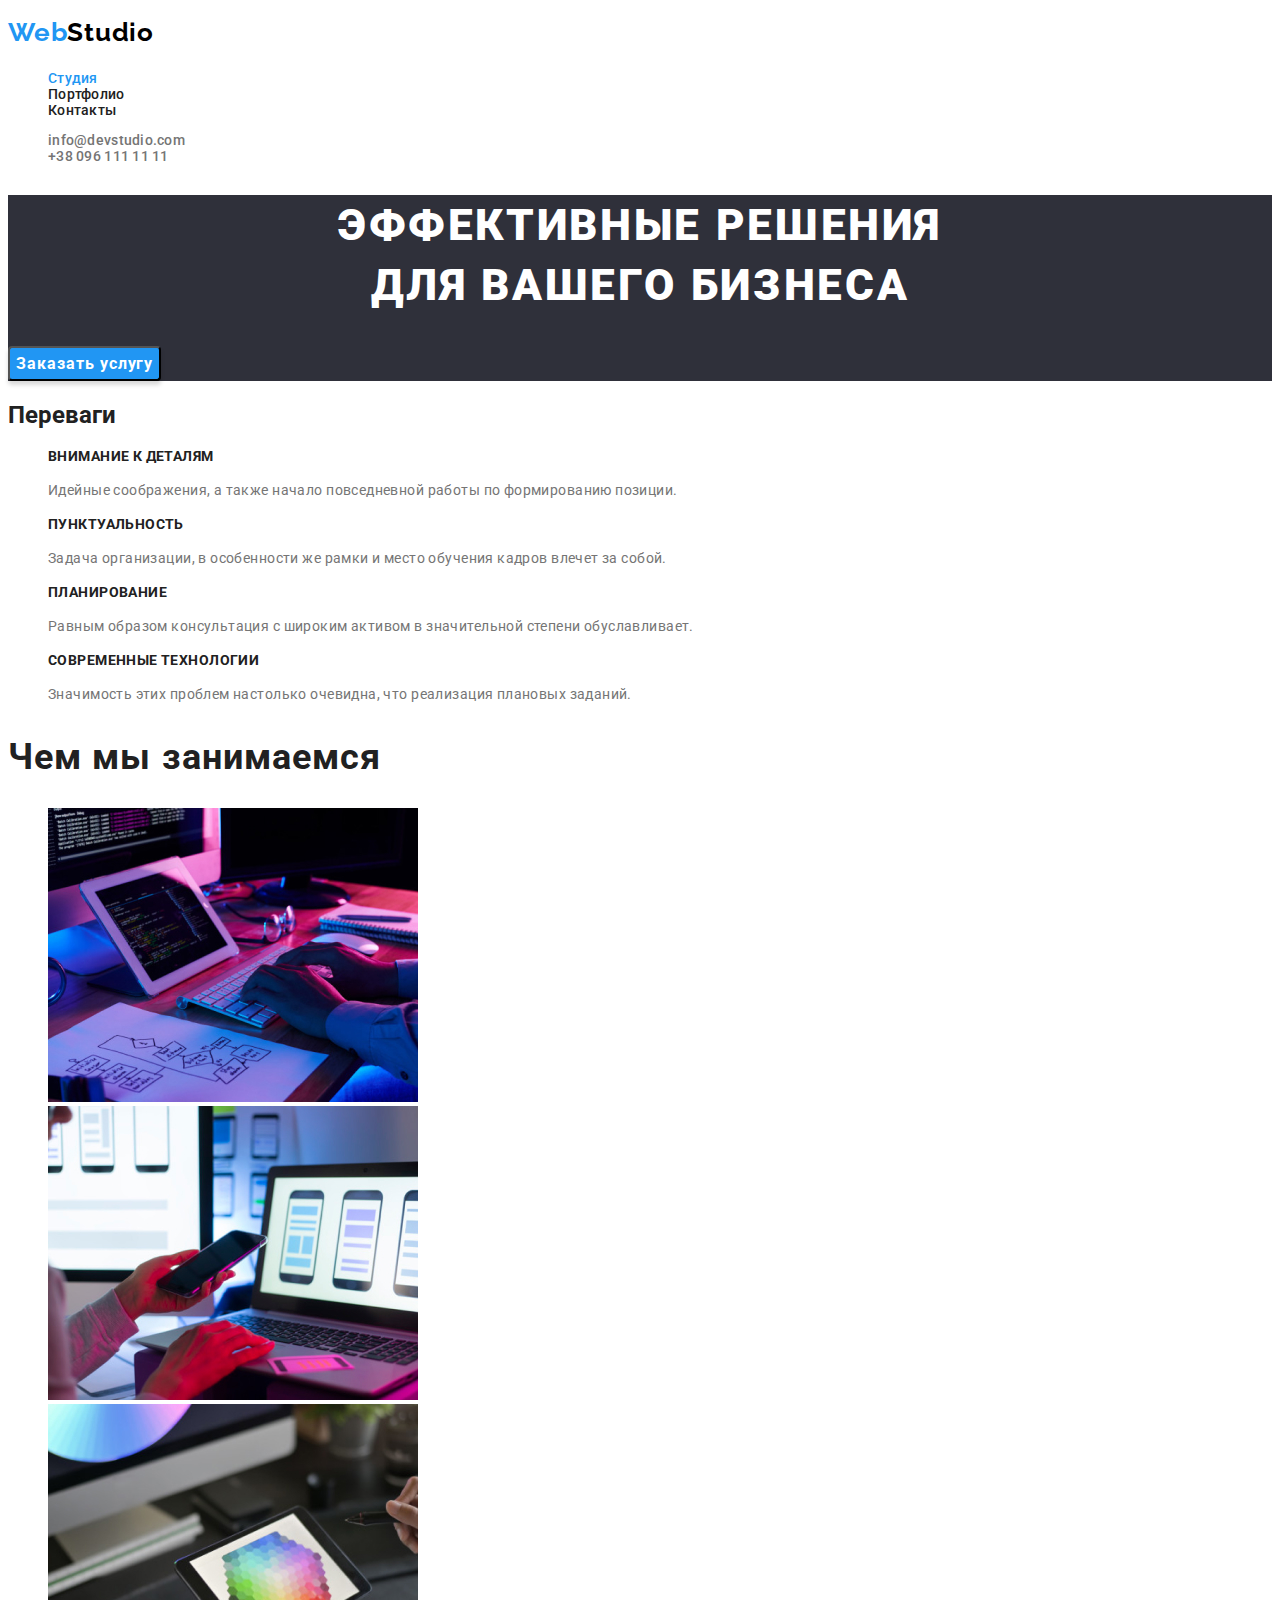
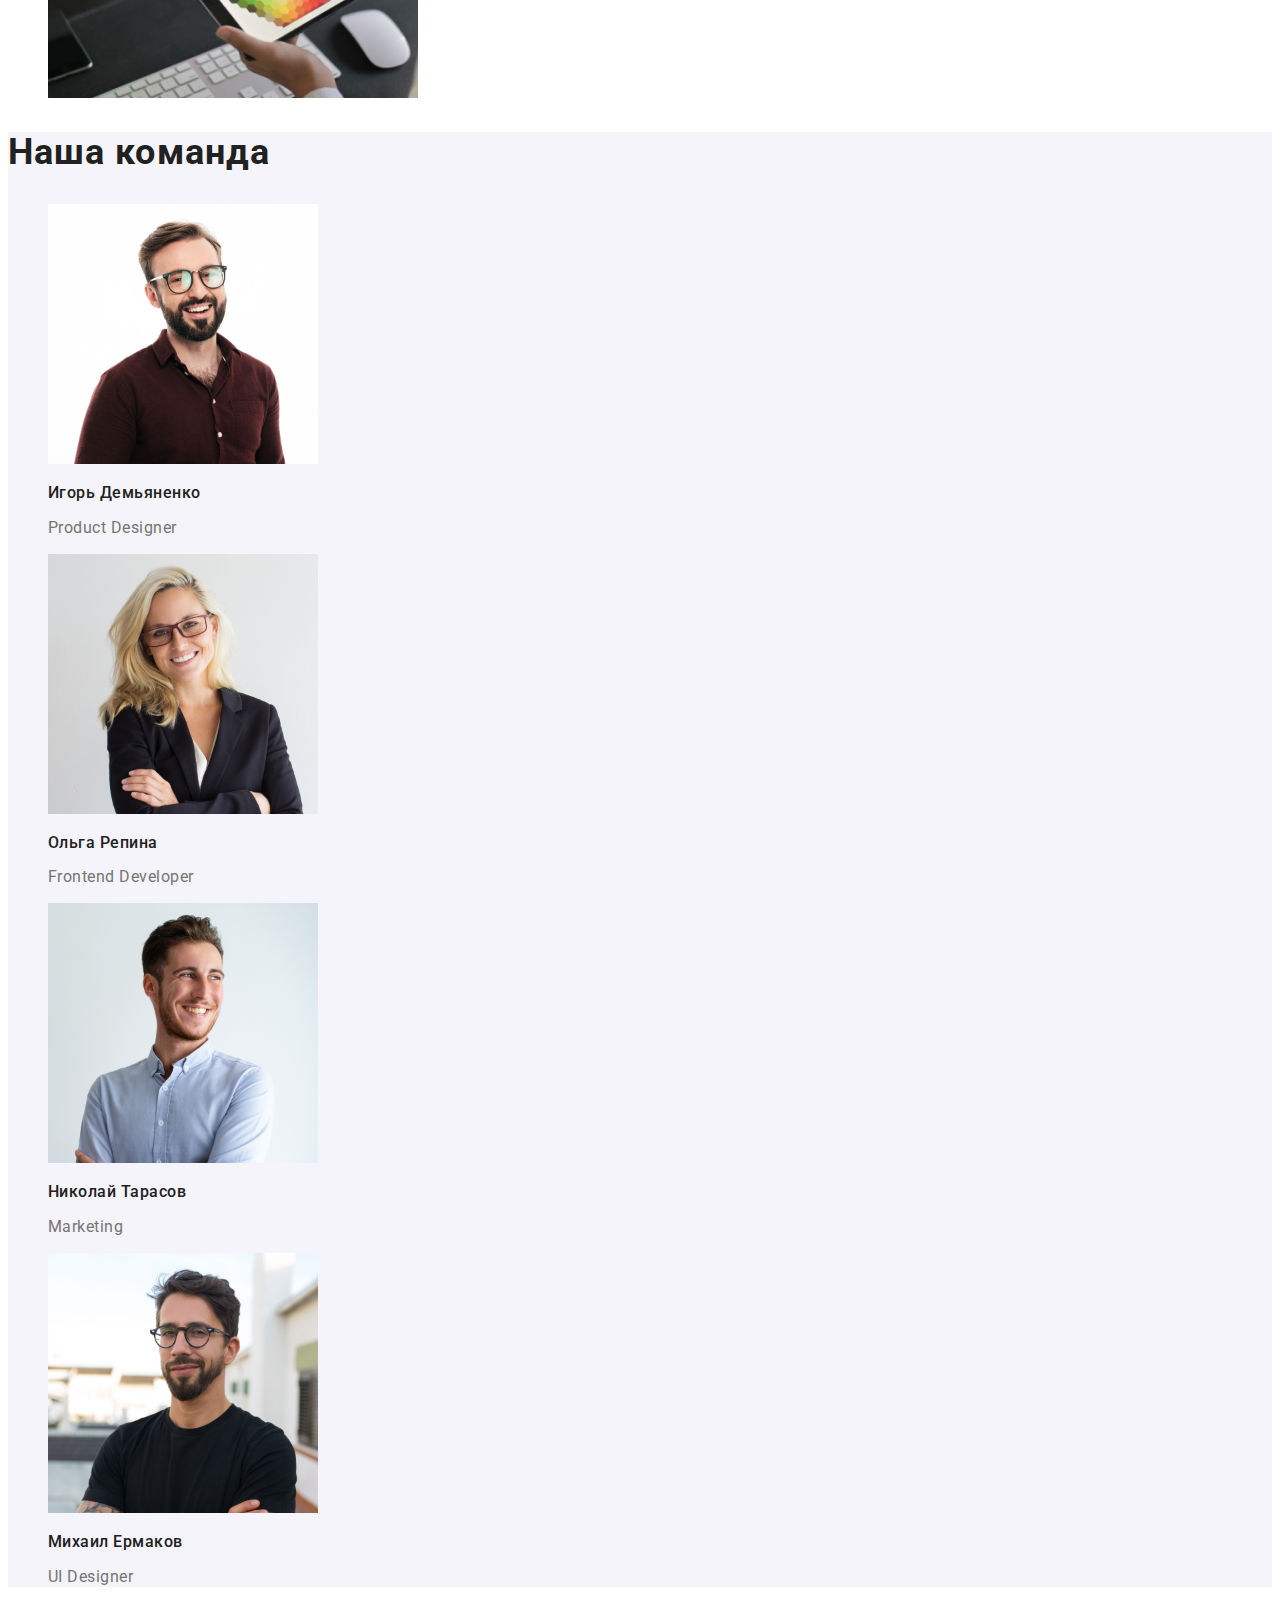
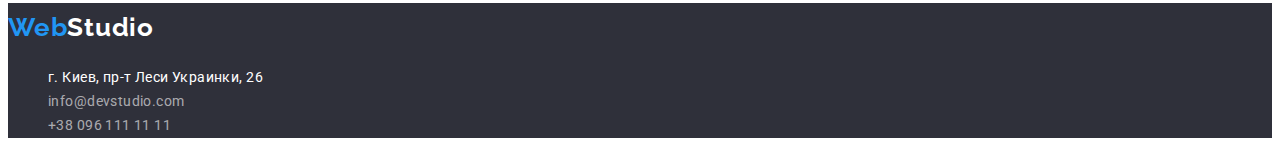
==== index.html @ d719c6cb "new-hw3" ====
<!DOCTYPE html>
<html lang="ru">
<head>
	<meta charset="UTF-8">
	<meta http-equiv="X-UA-Compatible" content="IE=edge">
	<meta name="viewport" content="width=device-width, initial-scale=1.0">
	<title>Projects</title>
		<link href="https://fonts.googleapis.com/css2?family=Raleway:wght@700&family=Roboto:wght@400;500;700;900&display=swap" rel="stylesheet">
	<link rel="stylesheet" href="./css/styles.css">
</head>
<body>
	<!--Шапка сайта-->
	<header class="header">
		<nav class="nav">
		<a class="logo" href="./index.html">Web<span class="logo-text">Studio</span></a>
		<ul class="header-info">
			<li class=""> <a class="header-list active" href="./index.html">Студия</a> </li>
			<li ><a class="header-list" href="./portfolio.html">Портфолио</a></li>
			<li ><a class="header-list" href="">Контакты</a></li>
		</ul>
	</nav>
		<ul class="contakt">
			<li> <a class="contakt-list" href="mailto:info@devstudio.com">info@devstudio.com</a> </li>
			<li> <a class="contakt-list" href="tel:+380961111111">+38 096 111 11 11</a> </li>
		</ul>
		
	</header>

	<!--Герой-->
<main class="main">
		<section class="mine-title-content">
			<h1 class="title">Эффективные решения <br> для вашего бизнеса</h1>
			
			<button class="button" type="button">Заказать услугу</button> 
			 
		</section>

		<!--Переваги-->
		<section class="main-benefits">
			<h2> Переваги</h2>
			<ul class="benefits-content" >	
			<li class="benefits-list list"> <h3 class="benefits-title" >Внимание к деталям</h3> <p class="benefits-text">Идейные соображения, а также начало повседневной работы по формированию позиции.</p> </li>
			<li class="benefits-list list"><h3 class="benefits-title">Пунктуальность</h3> <p class="benefits-text">Задача организации, в особенности же рамки и место обучения кадров влечет за собой.</p> </li>
			<li class="benefits-list list"><h3 class="benefits-title">Планирование</h3> <p class="benefits-text">Равным образом консультация с широким активом в значительной степени обуславливает.</p> </li>
			<li class="benefits-list list"><h3 class="benefits-title">Современные технологии</h3> <p class="benefits-text">Значимость этих проблем настолько очевидна, что реализация плановых заданий.</p> </li>
		</ul>
		</section>
		<!--Чим ми заніиаємось-->
		<section class="main-work">
			<h2 class="main-title">Чем мы занимаемся</h2>
			<ul class="work-item" >
				<li class="work-list list"> <img src="./images/img.jpg" alt="Фото" width="370" > </li>
				<li class="work-list list"><img src="./images/img(1).jpg" alt="Фото" width="370" ></li>
				<li class="work-list list"><img src="./images/img(2).jpg" alt="Фото" width="370" ></li>
			</ul>
			<!--Наша команда-->
		</section>
		<!--Команда-->
		<section class="main-team-content">
			<h2 class="main-title">Наша команда</h2>
			<ul class="team-item">
				<li class="team-list list"><img src="./images/img(3).jpg" alt="Product Designer" width="270"><h3 class="team-title">Игорь Демьяненко</h3> <p class="team-text">Product Designer</p></li>
				<li class="team-list list"><img src="./images/img(4).jpg" alt="Frontend Developer" width="270"><h3 class="team-title">Ольга Репина</h3> <p class="team-text">Frontend Developer</p></li>
				<li class="team-list list"><img src="./images/img(5).jpg" alt="Marketing" width="270"><h3 class="team-title">Николай Тарасов</h3> <p class="team-text">Marketing</p></li>
				<li class="team-list list"><img src="./images/img(6).jpg" alt="UI Designer" width="270"><h3 class="team-title">Михаил Ермаков</h3> <p class="team-text">UI Designer</p></li>
			</ul>
		</section>
	</main>
		<!--Футер-->
		<footer class="footer">
			
			<a class="logo" href="">Web<span class="logo-footer">Studio</span></a>
	
			<address class="address-content">
				<ul class="footer-list">
			<li><a class="address" href="https://www.google.com.ua/maps/place/%D0%B1%D1%83%D0%BB%D1%8C%D0%B2%D0%B0%D1%80+%D0%9B%D0%B5%D1%81%D1%96+%D0%A3%D0%BA%D1%80%D0%B0%D1%97%D0%BD%D0%BA%D0%B8,+26,+%D0%9A%D0%B8%D1%97%D0%B2,+02000/@50.4265841,30.5361971,17z/data=!3m1!4b1!4m5!3m4!1s0x40d4cf0e033ecbe9:0x57a4dffefec77da0!8m2!3d50.4265807!4d30.5383858!5m1!1e1?hl=uk"> г. Киев, пр-т Леси Украинки, 26 </a></li> 
			<li><a class="footer-contact" href="mailto:info@devstudio.com">info@devstudio.com</a> </li>	
			<li><a class="footer-contact" href="tel:+380961111111">+38 096 111 11 11</a> </li>	
	</ul>
			</address>
	
		</footer>


		
</body>
</html>
---- css/styles.css ----
:root {
  --accent-color: #2196f3;
  --accent-color-text: #212121;
  --color-text: #ffffff;
  --color-fone: #757575;
  --color-text-button: #f5f4fa;
}

body {
  font-family: Roboto, sans-serif;
  color: var(--accent-color-text);
}

/*Шапка сайта*/
.header {
}

.nav {
}

.logo {
  font-family: Raleway, sans-serif;
  font-weight: 700;
  font-size: 26px;
  line-height: 1.9;
  letter-spacing: 0.03em;
  color: var(--accent-color);
  text-decoration: none;
}

.logo-text {
  color: #000000;
}

.header-info {
  font-weight: 500;
  font-size: 14px;
  line-height: 1.14;
  letter-spacing: 0.02em;
  list-style: none;
}
.header-list {
  color: var(--accent-color-text);
  text-decoration: none;
}

.header-list.active {
  color: var(--accent-color);
}

.header-list:hover,
.header-list:focus {
  color: var(--accent-color);
}

.contakt {
  font-weight: 500;
  font-size: 14px;
  line-height: 1.14;
  letter-spacing: 0.02em;
  list-style: none;
}

.contakt-list {
  color: var(--color-fone);
  text-decoration: none;
}

.contakt-list:hover,
.contakt-list:focus {
  color: var(--accent-color);
}

/* Герой */

.main {
}

.list {
  list-style: none;
}

.mine-title-content {
  background-color: #2f303a;
}

.title {
  font-weight: 900;
  font-size: 44px;
  line-height: 1.38;
  text-align: center;
  letter-spacing: 0.06em;
  text-transform: uppercase;
  color: var(--color-text);
}

.button {
  font-family: Roboto, sans-serif;
  font-weight: 700;
  font-size: 16px;
  line-height: 1.87;
  display: flex;
  align-items: center;
  text-align: center;
  letter-spacing: 0.06em;
  color: var(--color-text);
  cursor: pointer;
  background-color: var(--accent-color);
  box-shadow: 0px 4px 4px rgba(0, 0, 0, 0.15);
  border-radius: 4px;
}

/* Переваги */

.main-benefits {
}

.benefits-content {
}

.benefits-list {
}

.benefits-title {
  font-weight: 700;
  font-size: 14px;
  line-height: 1.14;
  letter-spacing: 0.03em;
  text-transform: uppercase;
}

.benefits-text {
  font-size: 14px;
  line-height: 1.71;
  letter-spacing: 0.03em;
  color: var(--color-fone);
}

/* Чим ми заніиаємось */

.main-work {
}

.main-title {
  font-weight: 700;
  font-size: 36px;
  line-height: 1.16;
  letter-spacing: 0.03em;
}

.work-item {
}

.work-list {
}

/* Команда */

.main-team-content {
  background-color: var(--color-text-button);
}

.main-team-content {
}

.team-item {
}

.team-list {
}

.team-title {
  font-weight: 500;
  font-size: 16px;
  line-height: 1.18;
  letter-spacing: 0.03em;
}

.team-text {
  font-size: 16px;
  line-height: 1.18;
  letter-spacing: 0.03em;
  color: var(--color-fone);
}

/* footer */

.footer {
  background: #2f303a;
}

.logo-footer {
  color: var(--color-text);
}

.address-content {
}

.footer-list {
  list-style: none;
  font-size: 14px;
  line-height: 1.7;
  letter-spacing: 0.03em;
}

.address-content {
  font-style: normal;
}

.address {
  color: var(--color-text);
  text-decoration: none;
}

.address:hover,
.address:focus {
  color: var(--accent-color);
}

.footer-contact {
  text-decoration: none;
  color: rgba(255, 255, 255, 0.6);
}

.footer-contact:hover,
.footer-contact:focus {
  color: var(--accent-color);
}

/* Portfolio */

.header-portfolio.activ {
  color: var(--accent-color);
}
.portfolio {
}

/*Button*/
.portfolio-button {
}

.portfolio-list-button {
  font-family: Roboto, sans-serif;
  background-color: var(--color-text-button);
  border-radius: 4px;
  font-weight: 500;
  font-size: 16px;
  line-height: 1.62;
  text-align: center;
  letter-spacing: 0.03em;
  cursor: pointer;
}
.portfolio-button-all.active {
  color: var(--accent-color);
}

.portfolio-list-button:hover,
.portfolio-list-button:focus {
  background-color: var(--accent-color);
  box-shadow: 0px 3px 1px rgba(0, 0, 0, 0.1), 0px 1px 2px rgba(0, 0, 0, 0.08),
    0px 2px 2px rgba(0, 0, 0, 0.12);
  color: var(--color-text);
}

.portfolio-content {
}

.portfolio-content-info {
}

.portfolio-content-title {
  font-weight: 700;
  font-size: 18px;
  line-height: 2;
  letter-spacing: 0.06em;
}

.portfolio-content-list {
  font-size: 16px;
  line-height: 1.87;
  letter-spacing: 0.03em;
  color: var(--color-fone);
}
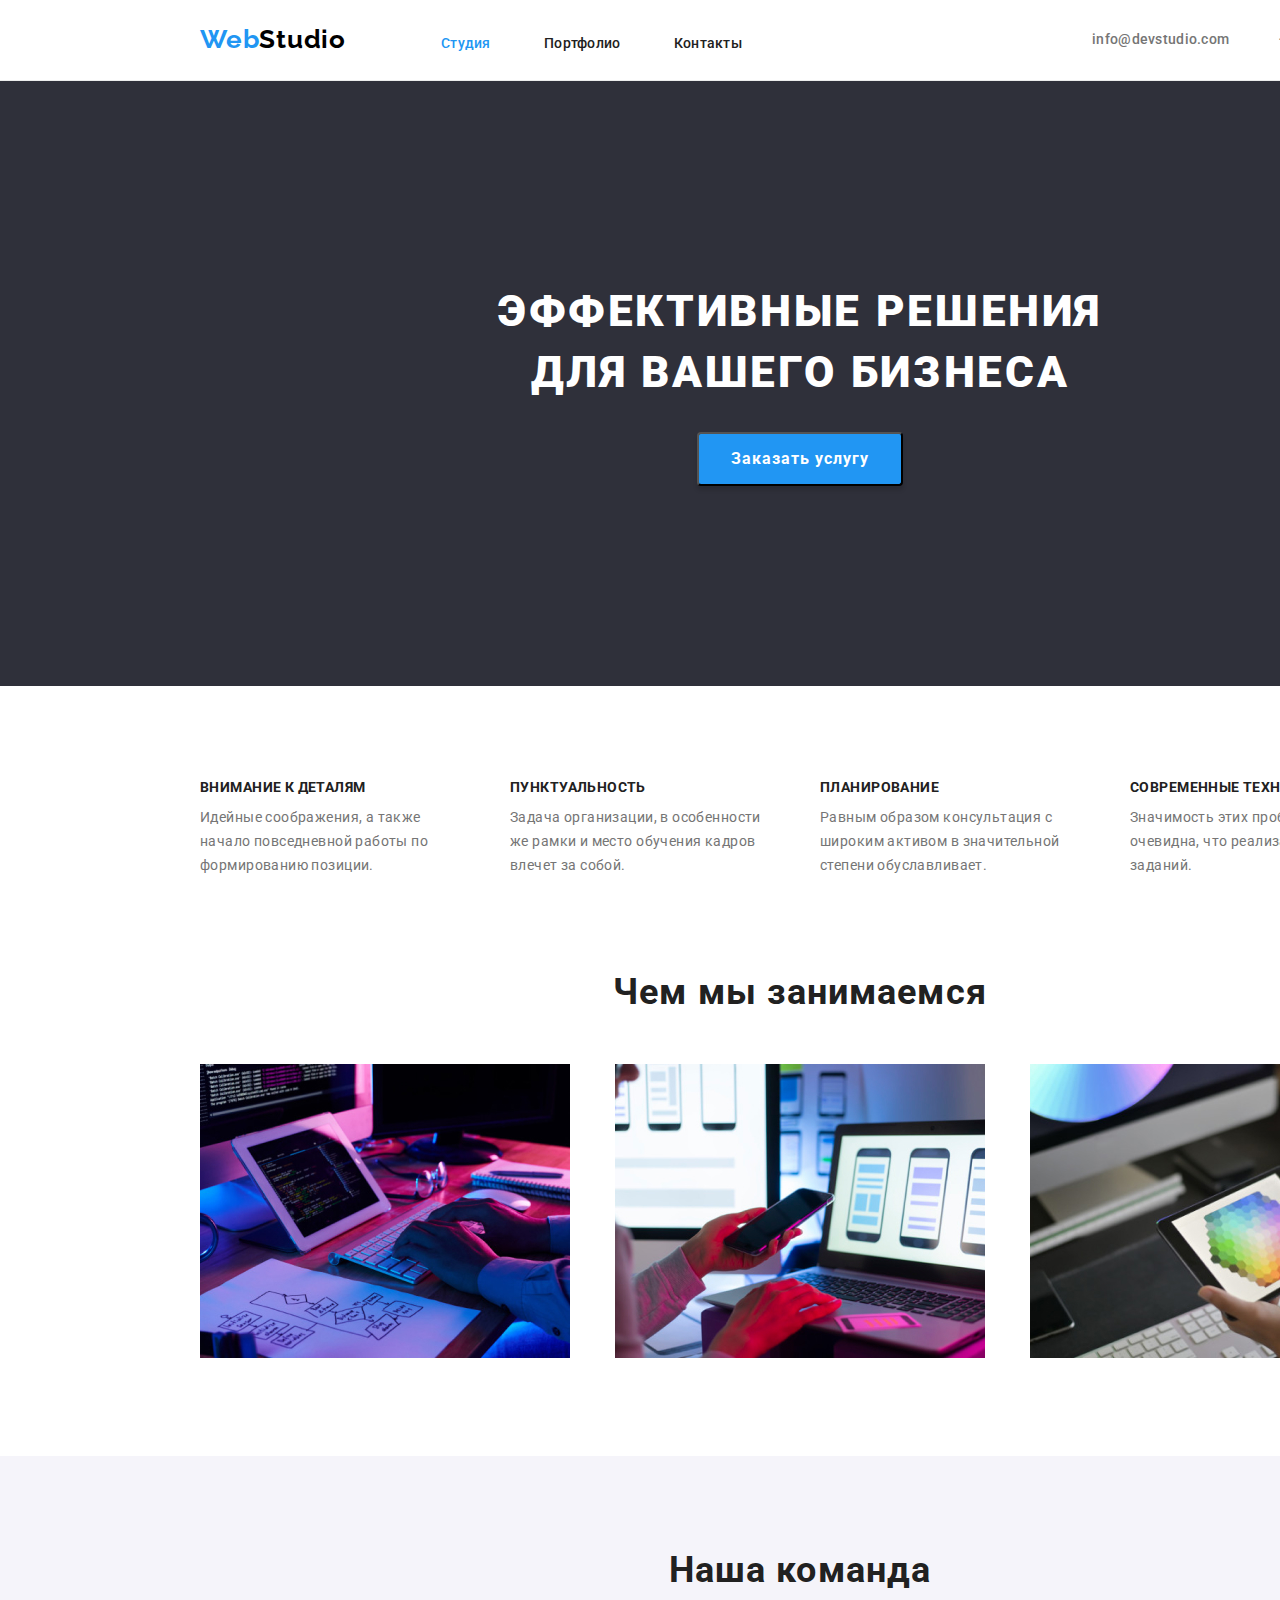
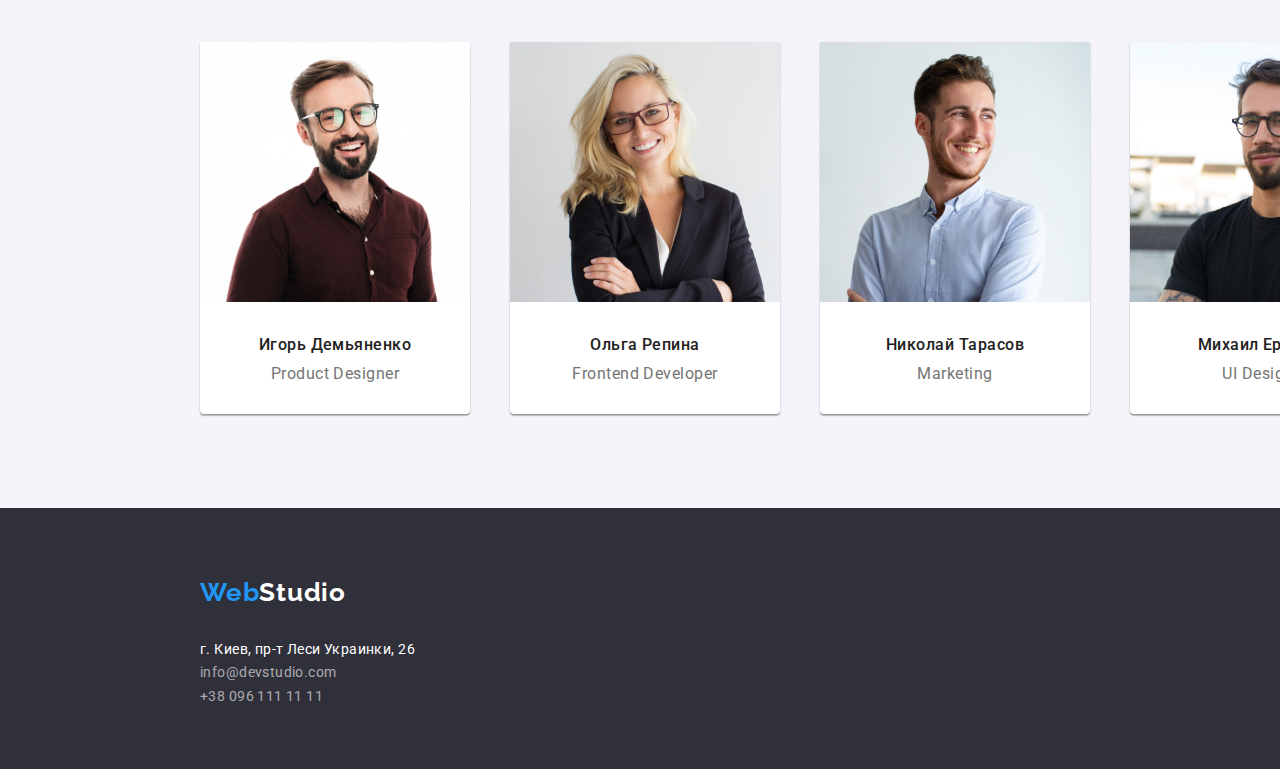
==== commit f175baba: "hv3_v1" ====
--- a/index.html
+++ b/index.html
@@ -6,26 +6,37 @@
 	<meta name="viewport" content="width=device-width, initial-scale=1.0">
 	<title>Projects</title>
 		<link href="https://fonts.googleapis.com/css2?family=Raleway:wght@700&family=Roboto:wght@400;500;700;900&display=swap" rel="stylesheet">
-	<link rel="stylesheet" href="./css/styles.css">
+		<link
+		rel="stylesheet"
+		href="https://cdnjs.cloudflare.com/ajax/libs/modern-normalize/1.0.0/modern-normalize.min.css"
+	  />
+		<link rel="stylesheet" href="./css/styles.css">
 </head>
 <body>
+	
 	<!--Шапка сайта-->
-	<header class="header">
+	<div class="content">
+		<div class="content-header">
+	<div class="container">
+			<header class="header">
+		
 		<nav class="nav">
 		<a class="logo" href="./index.html">Web<span class="logo-text">Studio</span></a>
-		<ul class="header-info">
-			<li class=""> <a class="header-list active" href="./index.html">Студия</a> </li>
-			<li ><a class="header-list" href="./portfolio.html">Портфолио</a></li>
-			<li ><a class="header-list" href="">Контакты</a></li>
+		<ul class="header-info margin-block">
+			<li class="nav-li"> <a class="header-list active" href="./index.html">Студия</a> </li>
+			<li class="nav-li"><a class="header-list" href="./portfolio.html">Портфолио</a></li>
+			<li class="nav-li"><a class="header-list" href="">Контакты</a></li>
 		</ul>
 	</nav>
-		<ul class="contakt">
-			<li> <a class="contakt-list" href="mailto:info@devstudio.com">info@devstudio.com</a> </li>
-			<li> <a class="contakt-list" href="tel:+380961111111">+38 096 111 11 11</a> </li>
+
+
+		<ul class="contakt margin-block">
+			<li class="contakt-li"> <a class="contakt-list" href="mailto:info@devstudio.com">info@devstudio.com</a> </li>
+			<li class="contakt-li"> <a class="contakt-list" href="tel:+380961111111">+38 096 111 11 11</a> </li>
 		</ul>
-		
-	</header>
-
+	
+	</header></div>
+</div>
 	<!--Герой-->
 <main class="main">
 		<section class="mine-title-content">
@@ -36,52 +47,61 @@
 		</section>
 
 		<!--Переваги-->
-		<section class="main-benefits">
-			<h2> Переваги</h2>
-			<ul class="benefits-content" >	
-			<li class="benefits-list list"> <h3 class="benefits-title" >Внимание к деталям</h3> <p class="benefits-text">Идейные соображения, а также начало повседневной работы по формированию позиции.</p> </li>
-			<li class="benefits-list list"><h3 class="benefits-title">Пунктуальность</h3> <p class="benefits-text">Задача организации, в особенности же рамки и место обучения кадров влечет за собой.</p> </li>
-			<li class="benefits-list list"><h3 class="benefits-title">Планирование</h3> <p class="benefits-text">Равным образом консультация с широким активом в значительной степени обуславливает.</p> </li>
-			<li class="benefits-list list"><h3 class="benefits-title">Современные технологии</h3> <p class="benefits-text">Значимость этих проблем настолько очевидна, что реализация плановых заданий.</p> </li>
+		<div class="container">
+		<section class="main-benefits margin-block section">
+			
+			<h2 class="visually-hidden"> Переваги</h2>
+			<ul class="benefits-content margin-block" >	
+			<li class="benefits-list list"> <h3 class="benefits-title margin-block" >Внимание к деталям</h3> <p class="benefits-text margin-block">Идейные соображения, а также начало повседневной работы по формированию позиции.</p> </li>
+			<li class="benefits-list list"><h3 class="benefits-title margin-block">Пунктуальность</h3> <p class="benefits-text margin-block">Задача организации, в особенности же рамки и место обучения кадров влечет за собой.</p> </li>
+			<li class="benefits-list list"><h3 class="benefits-title margin-block">Планирование</h3> <p class="benefits-text margin-block">Равным образом консультация с широким активом в значительной степени обуславливает.</p> </li>
+			<li class="benefits-list list"><h3 class="benefits-title margin-block">Современные технологии</h3> <p class="benefits-text margin-block">Значимость этих проблем настолько очевидна, что реализация плановых заданий.</p> </li>
 		</ul>
+	</div>
 		</section>
 		<!--Чим ми заніиаємось-->
-		<section class="main-work">
-			<h2 class="main-title">Чем мы занимаемся</h2>
-			<ul class="work-item" >
-				<li class="work-list list"> <img src="./images/img.jpg" alt="Фото" width="370" > </li>
-				<li class="work-list list"><img src="./images/img(1).jpg" alt="Фото" width="370" ></li>
-				<li class="work-list list"><img src="./images/img(2).jpg" alt="Фото" width="370" ></li>
+		<div class="container">
+		<section class="main-work section">
+			<h2 class="main-title margin-block">Чем мы занимаемся</h2>
+			<ul class="work-item margin-block" >
+				<li class="work-list list"> <img src="./images/img.jpg" alt="Фото" width="370" height="294"> </li>
+				<li class="work-list list"><img src="./images/img(1).jpg" alt="Фото" width="370" height="294"></li>
+				<li class="work-list list"><img src="./images/img(2).jpg" alt="Фото" width="370" height="294"></li>
 			</ul>
-			<!--Наша команда-->
+		</div>
 		</section>
+
 		<!--Команда-->
-		<section class="main-team-content">
-			<h2 class="main-title">Наша команда</h2>
-			<ul class="team-item">
-				<li class="team-list list"><img src="./images/img(3).jpg" alt="Product Designer" width="270"><h3 class="team-title">Игорь Демьяненко</h3> <p class="team-text">Product Designer</p></li>
-				<li class="team-list list"><img src="./images/img(4).jpg" alt="Frontend Developer" width="270"><h3 class="team-title">Ольга Репина</h3> <p class="team-text">Frontend Developer</p></li>
-				<li class="team-list list"><img src="./images/img(5).jpg" alt="Marketing" width="270"><h3 class="team-title">Николай Тарасов</h3> <p class="team-text">Marketing</p></li>
-				<li class="team-list list"><img src="./images/img(6).jpg" alt="UI Designer" width="270"><h3 class="team-title">Михаил Ермаков</h3> <p class="team-text">UI Designer</p></li>
+		
+		<section class="main-team-content section margin-block">
+			<h2 class="main-title margin-block">Наша команда</h2>
+			<div class="container">
+				<ul class="team-item margin-block">
+				<li class="team-list list"><img src="./images/img(3).jpg" alt="Product Designer" width="270" height="260"><h3 class="team-title margin-block">Игорь Демьяненко</h3> <p class="team-text margin-block">Product Designer</p></li>
+				<li class="team-list list"><img src="./images/img(4).jpg" alt="Frontend Developer" width="270" height="260"><h3 class="team-title margin-block">Ольга Репина</h3> <p class="team-text margin-block">Frontend Developer</p></li>
+				<li class="team-list list"><img src="./images/img(5).jpg" alt="Marketing" width="270" height="260"><h3 class="team-title margin-block">Николай Тарасов</h3> <p class="team-text margin-block">Marketing</p></li>
+				<li class="team-list list"><img src="./images/img(6).jpg" alt="UI Designer" width="270" height="260"><h3 class="team-title margin-block">Михаил Ермаков</h3> <p class="team-text margin-block">UI Designer</p></li>
 			</ul>
+		</div>
 		</section>
 	</main>
 		<!--Футер-->
+		
 		<footer class="footer">
-			
-			<a class="logo" href="">Web<span class="logo-footer">Studio</span></a>
+			<div class="container">
+			<a class="logo-footer" href="logo-bottom">Web<span class="footer-span">Studio</span></a>
 	
 			<address class="address-content">
-				<ul class="footer-list">
+				<ul class="footer-list margin-block">
 			<li><a class="address" href="https://www.google.com.ua/maps/place/%D0%B1%D1%83%D0%BB%D1%8C%D0%B2%D0%B0%D1%80+%D0%9B%D0%B5%D1%81%D1%96+%D0%A3%D0%BA%D1%80%D0%B0%D1%97%D0%BD%D0%BA%D0%B8,+26,+%D0%9A%D0%B8%D1%97%D0%B2,+02000/@50.4265841,30.5361971,17z/data=!3m1!4b1!4m5!3m4!1s0x40d4cf0e033ecbe9:0x57a4dffefec77da0!8m2!3d50.4265807!4d30.5383858!5m1!1e1?hl=uk"> г. Киев, пр-т Леси Украинки, 26 </a></li> 
 			<li><a class="footer-contact" href="mailto:info@devstudio.com">info@devstudio.com</a> </li>	
 			<li><a class="footer-contact" href="tel:+380961111111">+38 096 111 11 11</a> </li>	
 	</ul>
 			</address>
-	
+	</div>
 		</footer>
 
 
-		
+</div>
 </body>
 </html>--- a/css/styles.css
+++ b/css/styles.css
@@ -9,13 +9,47 @@
 body {
   font-family: Roboto, sans-serif;
   color: var(--accent-color-text);
-}
-
+  background-color: #e5e5e5;
+}
+
+.content-header {
+  border-bottom: 1px solid #ececec;
+}
+.content {
+  width: 1600px;
+  margin: 0 auto;
+  background-color: var(--color-text);
+}
+
+.margin-block {
+  margin-top: 0;
+  margin-bottom: 0;
+  padding-left: 0;
+}
+
+.section {
+  padding-top: 94px;
+  padding-bottom: 94px;
+}
 /*Шапка сайта*/
 .header {
-}
-
+  height: 80px;
+  display: flex;
+  justify-content: space-between;
+  align-items: center;
+}
+
+.container {
+  width: 1200px;
+  margin: 0 auto;
+}
 .nav {
+  display: inline-block;
+}
+.nav-li {
+  margin-right: 50px;
+  display: flex;
+  display: inline-block;
 }
 
 .logo {
@@ -26,6 +60,7 @@
   letter-spacing: 0.03em;
   color: var(--accent-color);
   text-decoration: none;
+  margin-right: 91px;
 }
 
 .logo-text {
@@ -33,6 +68,7 @@
 }
 
 .header-info {
+  display: inline-block;
   font-weight: 500;
   font-size: 14px;
   line-height: 1.14;
@@ -54,13 +90,24 @@
 }
 
 .contakt {
+  display: inline-block;
   font-weight: 500;
   font-size: 14px;
   line-height: 1.14;
+  align-items: center;
   letter-spacing: 0.02em;
   list-style: none;
-}
-
+  display: flex;
+}
+
+.contakt-li {
+  margin-right: 50px;
+}
+.contakt-li:last-child {
+  margin-right: 0px;
+}
+.contakt .contakt-li {
+}
 .contakt-list {
   color: var(--color-fone);
   text-decoration: none;
@@ -81,27 +128,35 @@
 }
 
 .mine-title-content {
+  text-align: center;
+  width: 1600px;
+  margin: 0 auto;
   background-color: #2f303a;
 }
 
 .title {
+  margin-top: 0px;
+  margin-bottom: 0px;
+  padding-top: 200px;
+  padding-bottom: 30px;
   font-weight: 900;
   font-size: 44px;
   line-height: 1.38;
-  text-align: center;
   letter-spacing: 0.06em;
   text-transform: uppercase;
   color: var(--color-text);
 }
 
 .button {
+  margin-bottom: 200px;
+  display: inline-block;
+  padding: 10px 32px;
+  min-width: 200px;
   font-family: Roboto, sans-serif;
   font-weight: 700;
   font-size: 16px;
   line-height: 1.87;
-  display: flex;
   align-items: center;
-  text-align: center;
   letter-spacing: 0.06em;
   color: var(--color-text);
   cursor: pointer;
@@ -115,13 +170,32 @@
 .main-benefits {
 }
 
+.main-benefits .benefits-text:last-child {
+  margin-right: 0px;
+}
+
 .benefits-content {
+  display: flex;
+  justify-content: space-between;
+}
+
+.visually-hidden {
+  position: absolute;
+  width: 1px;
+  height: 1px;
+  margin: -1px;
+  border: 0;
+  padding: 0;
+  clip: rect(0 0 0 0);
+  overflow: hidden;
 }
 
 .benefits-list {
+  display: inline-block;
 }
 
 .benefits-title {
+  margin-bottom: 10px;
   font-weight: 700;
   font-size: 14px;
   line-height: 1.14;
@@ -130,6 +204,7 @@
 }
 
 .benefits-text {
+  width: 270px;
   font-size: 14px;
   line-height: 1.71;
   letter-spacing: 0.03em;
@@ -139,19 +214,25 @@
 /* Чим ми заніиаємось */
 
 .main-work {
+  padding-top: 0;
 }
 
 .main-title {
+  margin-bottom: 50px;
   font-weight: 700;
   font-size: 36px;
   line-height: 1.16;
+  text-align: center;
   letter-spacing: 0.03em;
 }
 
 .work-item {
+  display: flex;
+  justify-content: space-between;
 }
 
 .work-list {
+  display: inline-block;
 }
 
 /* Команда */
@@ -164,12 +245,23 @@
 }
 
 .team-item {
+  padding-left: 0;
+  display: flex;
+  justify-content: space-between;
 }
 
 .team-list {
+  display: inline-block;
+  background: #ffffff;
+  box-shadow: 0px 1px 3px rgba(0, 0, 0, 0.12), 0px 1px 1px rgba(0, 0, 0, 0.14),
+    0px 2px 1px rgba(0, 0, 0, 0.2);
+  border-radius: 0px 0px 4px 4px;
 }
 
 .team-title {
+  margin-top: 30px;
+  margin-bottom: 10px;
+  text-align: center;
   font-weight: 500;
   font-size: 16px;
   line-height: 1.18;
@@ -177,6 +269,8 @@
 }
 
 .team-text {
+  margin-bottom: 30px;
+  text-align: center;
   font-size: 16px;
   line-height: 1.18;
   letter-spacing: 0.03em;
@@ -186,14 +280,30 @@
 /* footer */
 
 .footer {
-  background: #2f303a;
+  padding-top: 60px;
+  padding-bottom: 60px;
+  width: 1600px;
+  background-color: #2f303a;
 }
 
 .logo-footer {
-  color: var(--color-text);
-}
-
+  font-family: Raleway, sans-serif;
+  font-weight: 700;
+  font-size: 26px;
+  line-height: 1.9;
+  letter-spacing: 0.03em;
+  color: var(--accent-color);
+  text-decoration: none;
+}
+
+.logo-bottom {
+  color: var(--color-text);
+}
+.footer-span {
+  color: var(--color-text);
+}
 .address-content {
+  margin-top: 20px;
 }
 
 .footer-list {
@@ -235,11 +345,21 @@
 .portfolio {
 }
 
+.portfolio-content {
+  padding-top: 94px;
+}
 /*Button*/
-.portfolio-button {
+
+.menu {
+  text-align: center;
+}
+.portfolio-menu {
+  display: inline-block;
+  margin-right: 8px;
 }
 
 .portfolio-list-button {
+  padding: 6px 22px;
   font-family: Roboto, sans-serif;
   background-color: var(--color-text-button);
   border-radius: 4px;
@@ -249,6 +369,7 @@
   text-align: center;
   letter-spacing: 0.03em;
   cursor: pointer;
+  border: 1px solid #f5f4fa;
 }
 .portfolio-button-all.active {
   color: var(--accent-color);
@@ -260,12 +381,25 @@
   box-shadow: 0px 3px 1px rgba(0, 0, 0, 0.1), 0px 1px 2px rgba(0, 0, 0, 0.08),
     0px 2px 2px rgba(0, 0, 0, 0.12);
   color: var(--color-text);
-}
-
-.portfolio-content {
-}
+  border: 1px solid #2196f3;
+}
+
+/* Portaolio content */
 
 .portfolio-content-info {
+  display: flex;
+  flex-wrap: wrap;
+  justify-content: space-between;
+  padding-top: 16px;
+  padding-bottom: 94px;
+}
+
+.portfolio-list {
+  display: inline-block;
+  margin-top: 30px;
+  background: #ffffff;
+  border: 1px solid #eeeeee;
+  box-sizing: border-box;
 }
 
 .portfolio-content-title {
@@ -273,6 +407,7 @@
   font-size: 18px;
   line-height: 2;
   letter-spacing: 0.06em;
+  margin-top: 20px;
 }
 
 .portfolio-content-list {
@@ -280,4 +415,5 @@
   line-height: 1.87;
   letter-spacing: 0.03em;
   color: var(--color-fone);
-}
+  margin-bottom: 20px;
+}
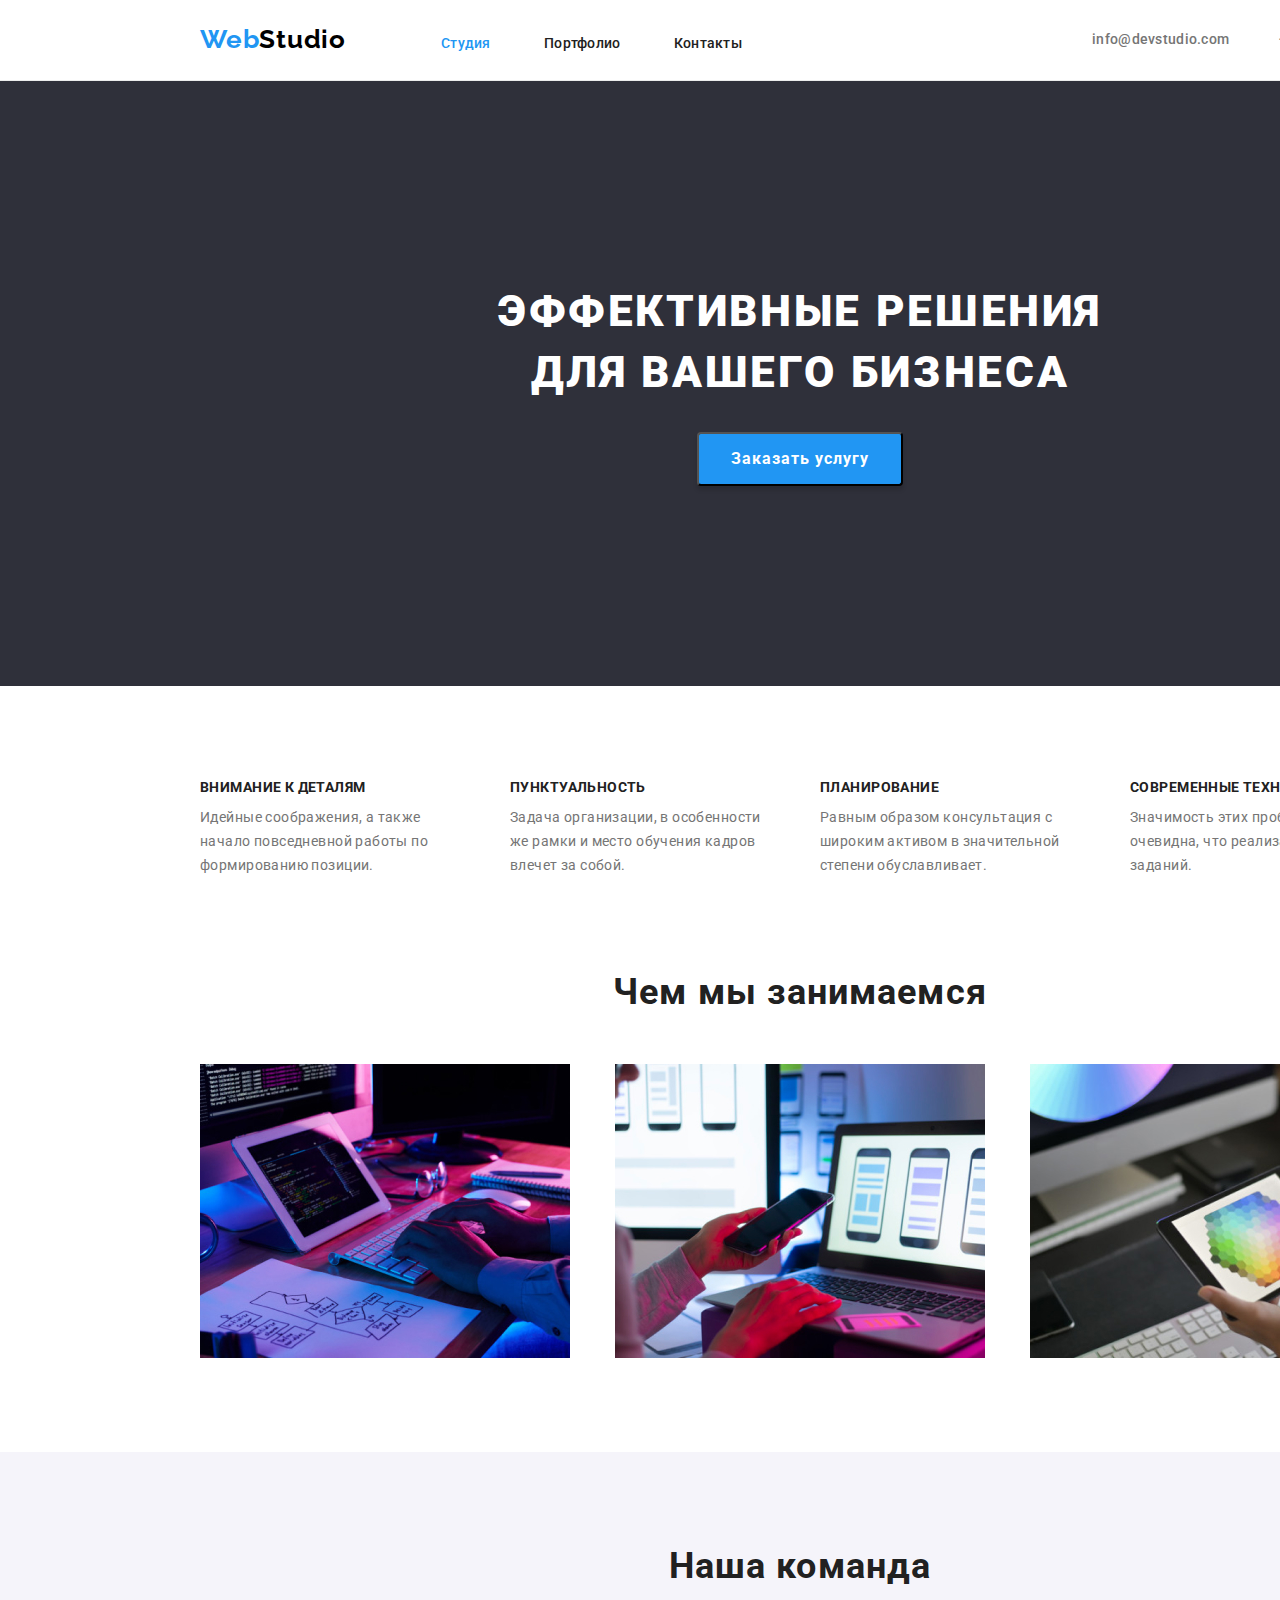
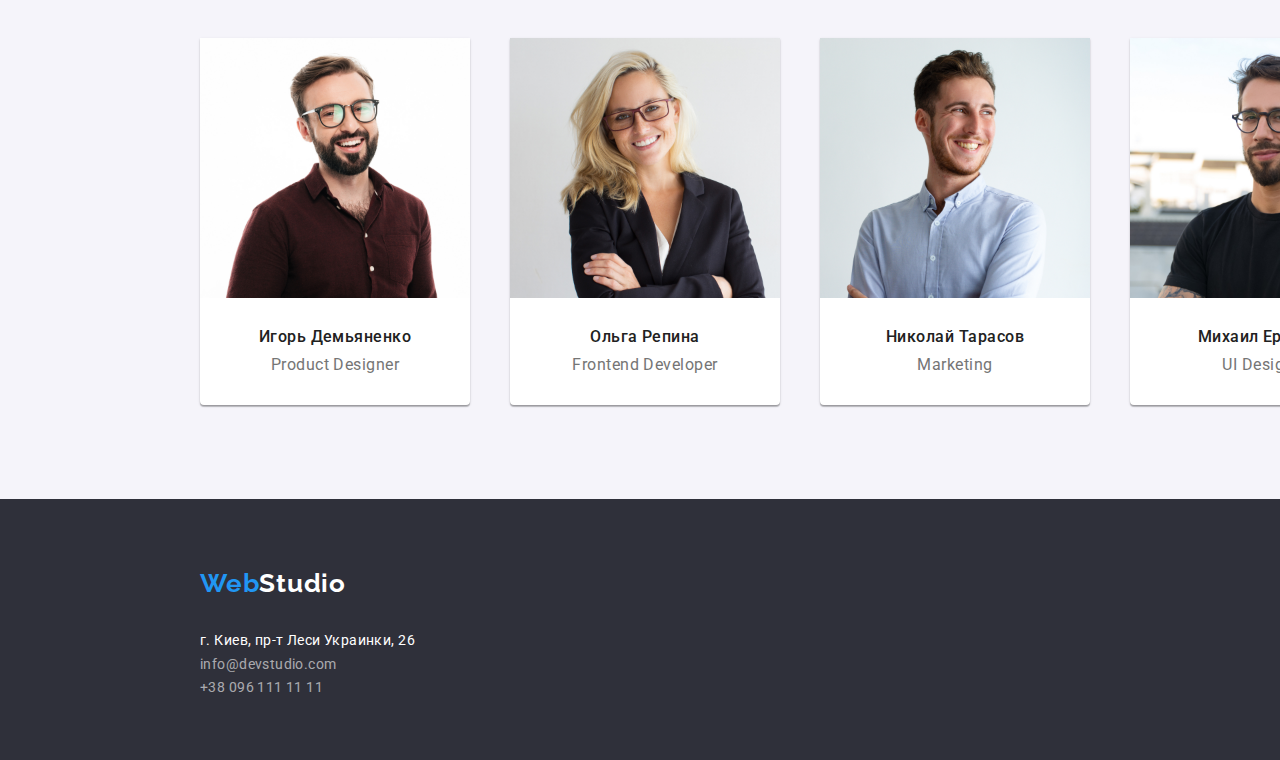
==== commit 7017477f: "hw-3-v1.1" ====
--- a/index.html
+++ b/index.html
@@ -64,9 +64,9 @@
 		<section class="main-work section">
 			<h2 class="main-title margin-block">Чем мы занимаемся</h2>
 			<ul class="work-item margin-block" >
-				<li class="work-list list"> <img src="./images/img.jpg" alt="Фото" width="370" height="294"> </li>
-				<li class="work-list list"><img src="./images/img(1).jpg" alt="Фото" width="370" height="294"></li>
-				<li class="work-list list"><img src="./images/img(2).jpg" alt="Фото" width="370" height="294"></li>
+				<li class="work-list list"> <img class="content-img" src="./images/img.jpg" alt="Фото" width="370" height="294"> </li>
+				<li class="work-list list"><img class="content-img" src="./images/img(1).jpg" alt="Фото" width="370" height="294"></li>
+				<li class="work-list list"><img class="content-img" src="./images/img(2).jpg" alt="Фото" width="370" height="294"></li>
 			</ul>
 		</div>
 		</section>
@@ -77,10 +77,10 @@
 			<h2 class="main-title margin-block">Наша команда</h2>
 			<div class="container">
 				<ul class="team-item margin-block">
-				<li class="team-list list"><img src="./images/img(3).jpg" alt="Product Designer" width="270" height="260"><h3 class="team-title margin-block">Игорь Демьяненко</h3> <p class="team-text margin-block">Product Designer</p></li>
-				<li class="team-list list"><img src="./images/img(4).jpg" alt="Frontend Developer" width="270" height="260"><h3 class="team-title margin-block">Ольга Репина</h3> <p class="team-text margin-block">Frontend Developer</p></li>
-				<li class="team-list list"><img src="./images/img(5).jpg" alt="Marketing" width="270" height="260"><h3 class="team-title margin-block">Николай Тарасов</h3> <p class="team-text margin-block">Marketing</p></li>
-				<li class="team-list list"><img src="./images/img(6).jpg" alt="UI Designer" width="270" height="260"><h3 class="team-title margin-block">Михаил Ермаков</h3> <p class="team-text margin-block">UI Designer</p></li>
+				<li class="team-list list"><img class="content-img" src="./images/img(3).jpg" alt="Product Designer" width="270" height="260"><h3 class="team-title margin-block">Игорь Демьяненко</h3> <p class="team-text margin-block">Product Designer</p></li>
+				<li class="team-list list"><img class="content-img" src="./images/img(4).jpg" alt="Frontend Developer" width="270" height="260"><h3 class="team-title margin-block">Ольга Репина</h3> <p class="team-text margin-block">Frontend Developer</p></li>
+				<li class="team-list list"><img class="content-img" src="./images/img(5).jpg" alt="Marketing" width="270" height="260"><h3 class="team-title margin-block">Николай Тарасов</h3> <p class="team-text margin-block">Marketing</p></li>
+				<li class="team-list list"><img class="content-img" src="./images/img(6).jpg" alt="UI Designer" width="270" height="260"><h3 class="team-title margin-block">Михаил Ермаков</h3> <p class="team-text margin-block">UI Designer</p></li>
 			</ul>
 		</div>
 		</section>
--- a/css/styles.css
+++ b/css/styles.css
@@ -390,8 +390,6 @@
   display: flex;
   flex-wrap: wrap;
   justify-content: space-between;
-  padding-top: 16px;
-  padding-bottom: 94px;
 }
 
 .portfolio-list {
@@ -402,12 +400,17 @@
   box-sizing: border-box;
 }
 
+.content-img {
+  display: block;
+}
+
 .portfolio-content-title {
   font-weight: 700;
   font-size: 18px;
   line-height: 2;
   letter-spacing: 0.06em;
   margin-top: 20px;
+  margin-left: 24px;
 }
 
 .portfolio-content-list {
@@ -416,4 +419,5 @@
   letter-spacing: 0.03em;
   color: var(--color-fone);
   margin-bottom: 20px;
-}
+  margin-left: 24px;
+}
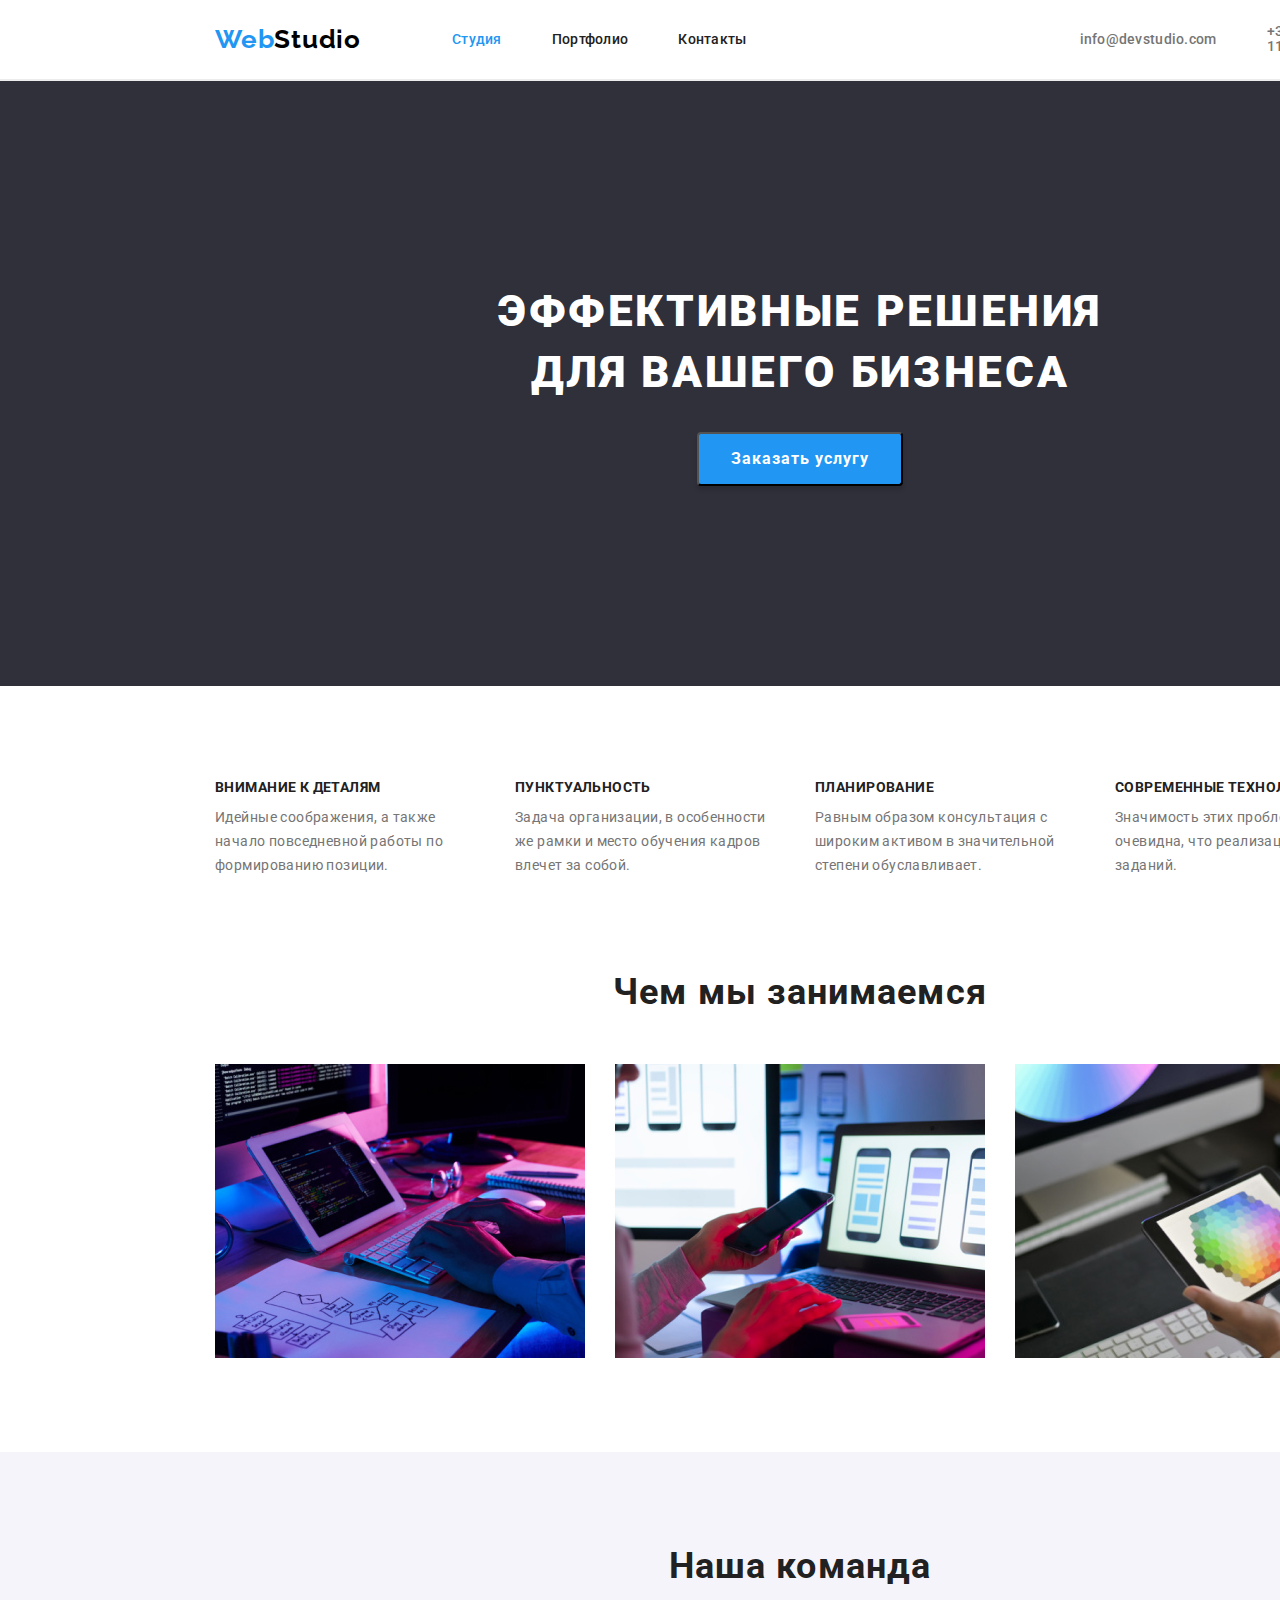
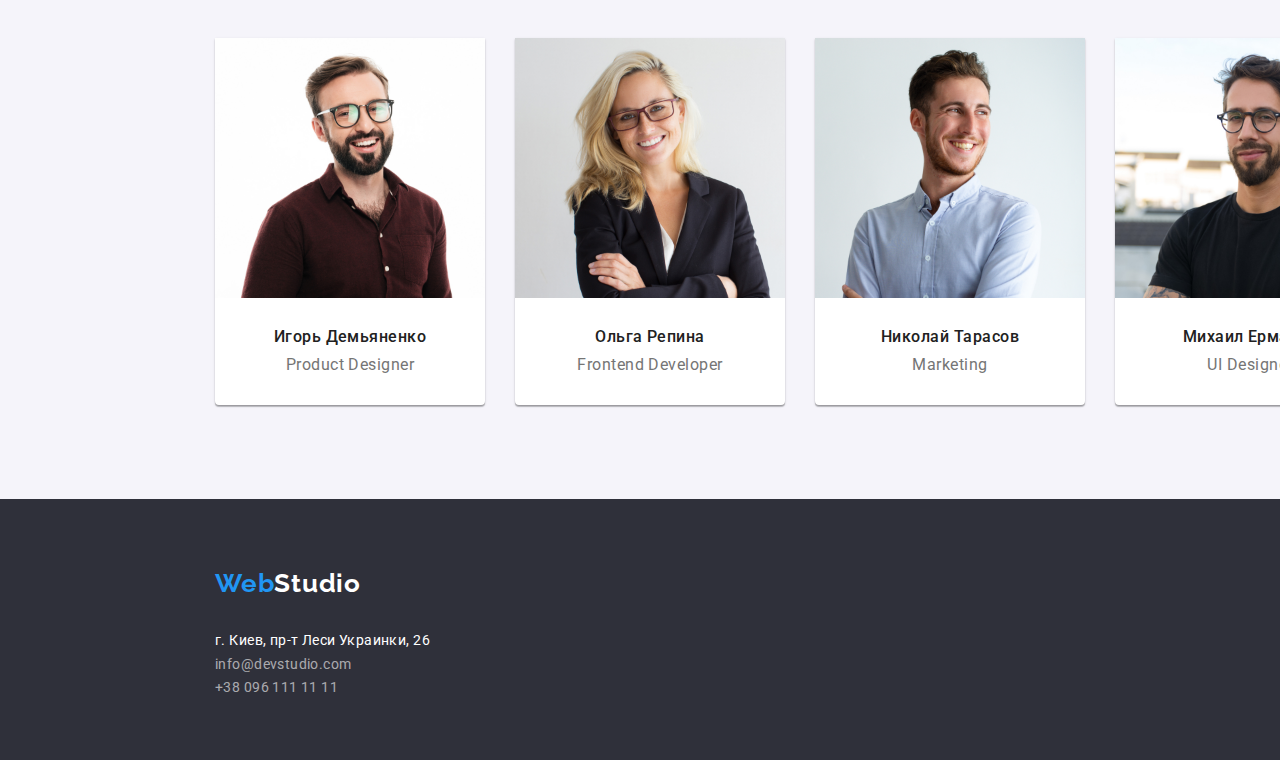
==== commit bb815aec: "hw-3-v1.2" ====
--- a/index.html
+++ b/index.html
@@ -17,12 +17,11 @@
 	<!--Шапка сайта-->
 	<div class="content">
 		<div class="content-header">
-	<div class="container">
-			<header class="header">
-		
+				<header class="header main-naw">
+		<div class="container main-naw">
 		<nav class="nav">
 		<a class="logo" href="./index.html">Web<span class="logo-text">Studio</span></a>
-		<ul class="header-info margin-block">
+		<ul class="header-info margin-block main-naw">
 			<li class="nav-li"> <a class="header-list active" href="./index.html">Студия</a> </li>
 			<li class="nav-li"><a class="header-list" href="./portfolio.html">Портфолио</a></li>
 			<li class="nav-li"><a class="header-list" href="">Контакты</a></li>
@@ -30,12 +29,12 @@
 	</nav>
 
 
-		<ul class="contakt margin-block">
+		<ul class="contakt margin-block ">
 			<li class="contakt-li"> <a class="contakt-list" href="mailto:info@devstudio.com">info@devstudio.com</a> </li>
 			<li class="contakt-li"> <a class="contakt-list" href="tel:+380961111111">+38 096 111 11 11</a> </li>
 		</ul>
-	
-	</header></div>
+	</div>
+	</header>
 </div>
 	<!--Герой-->
 <main class="main">
--- a/css/styles.css
+++ b/css/styles.css
@@ -27,32 +27,42 @@
   padding-left: 0;
 }
 
+.container {
+  width: 1200px;
+  margin: 0 auto;
+  padding-left: 15px;
+  padding-right: 15px;
+}
+
+.main-naw {
+  display: flex;
+  align-items: center;
+}
+
 .section {
   padding-top: 94px;
   padding-bottom: 94px;
 }
+
 /*Шапка сайта*/
 .header {
+  border-bottom: 1px solid #ececec;
+  width: 1600px;
   height: 80px;
-  display: flex;
-  justify-content: space-between;
+  background-color: var(--color-text);
+}
+
+.content-header {
+}
+
+.nav {
   align-items: center;
-}
-
-.container {
-  width: 1200px;
-  margin: 0 auto;
-}
-.nav {
-  display: inline-block;
-}
-.nav-li {
-  margin-right: 50px;
-  display: flex;
-  display: inline-block;
+  display: flex;
+  margin-right: 333px;
 }
 
 .logo {
+  margin-right: 91px;
   font-family: Raleway, sans-serif;
   font-weight: 700;
   font-size: 26px;
@@ -60,7 +70,6 @@
   letter-spacing: 0.03em;
   color: var(--accent-color);
   text-decoration: none;
-  margin-right: 91px;
 }
 
 .logo-text {
@@ -68,16 +77,27 @@
 }
 
 .header-info {
-  display: inline-block;
+  margin-top: 0;
+  margin-bottom: 0;
+  display: flex;
   font-weight: 500;
   font-size: 14px;
   line-height: 1.14;
   letter-spacing: 0.02em;
   list-style: none;
 }
+.header-info .nav-li {
+  margin-right: 50px;
+}
+
+.header-info .nav-li:last-child {
+  margin-right: 0;
+}
 .header-list {
   color: var(--accent-color-text);
   text-decoration: none;
+  padding-top: 20px;
+  padding-bottom: 20px;
 }
 
 .header-list.active {
@@ -90,14 +110,15 @@
 }
 
 .contakt {
-  display: inline-block;
+  align-items: center;
+  margin-top: 0;
+  margin-bottom: 0;
+  display: flex;
   font-weight: 500;
   font-size: 14px;
   line-height: 1.14;
-  align-items: center;
   letter-spacing: 0.02em;
   list-style: none;
-  display: flex;
 }
 
 .contakt-li {
@@ -170,13 +191,12 @@
 .main-benefits {
 }
 
-.main-benefits .benefits-text:last-child {
+.main-benefits .benefits-list:last-child {
   margin-right: 0px;
 }
 
 .benefits-content {
   display: flex;
-  justify-content: space-between;
 }
 
 .visually-hidden {
@@ -192,6 +212,7 @@
 
 .benefits-list {
   display: inline-block;
+  margin-right: 30px;
 }
 
 .benefits-title {
@@ -228,7 +249,13 @@
 
 .work-item {
   display: flex;
-  justify-content: space-between;
+}
+
+.work-item .work-list {
+  margin-right: 30px;
+}
+.work-item .work-list:last-child {
+  margin-right: 0;
 }
 
 .work-list {
@@ -247,7 +274,13 @@
 .team-item {
   padding-left: 0;
   display: flex;
-  justify-content: space-between;
+}
+
+.team-item .team-list {
+  margin-right: 30px;
+}
+.team-item .team-list:last-child {
+  margin-right: 0;
 }
 
 .team-list {
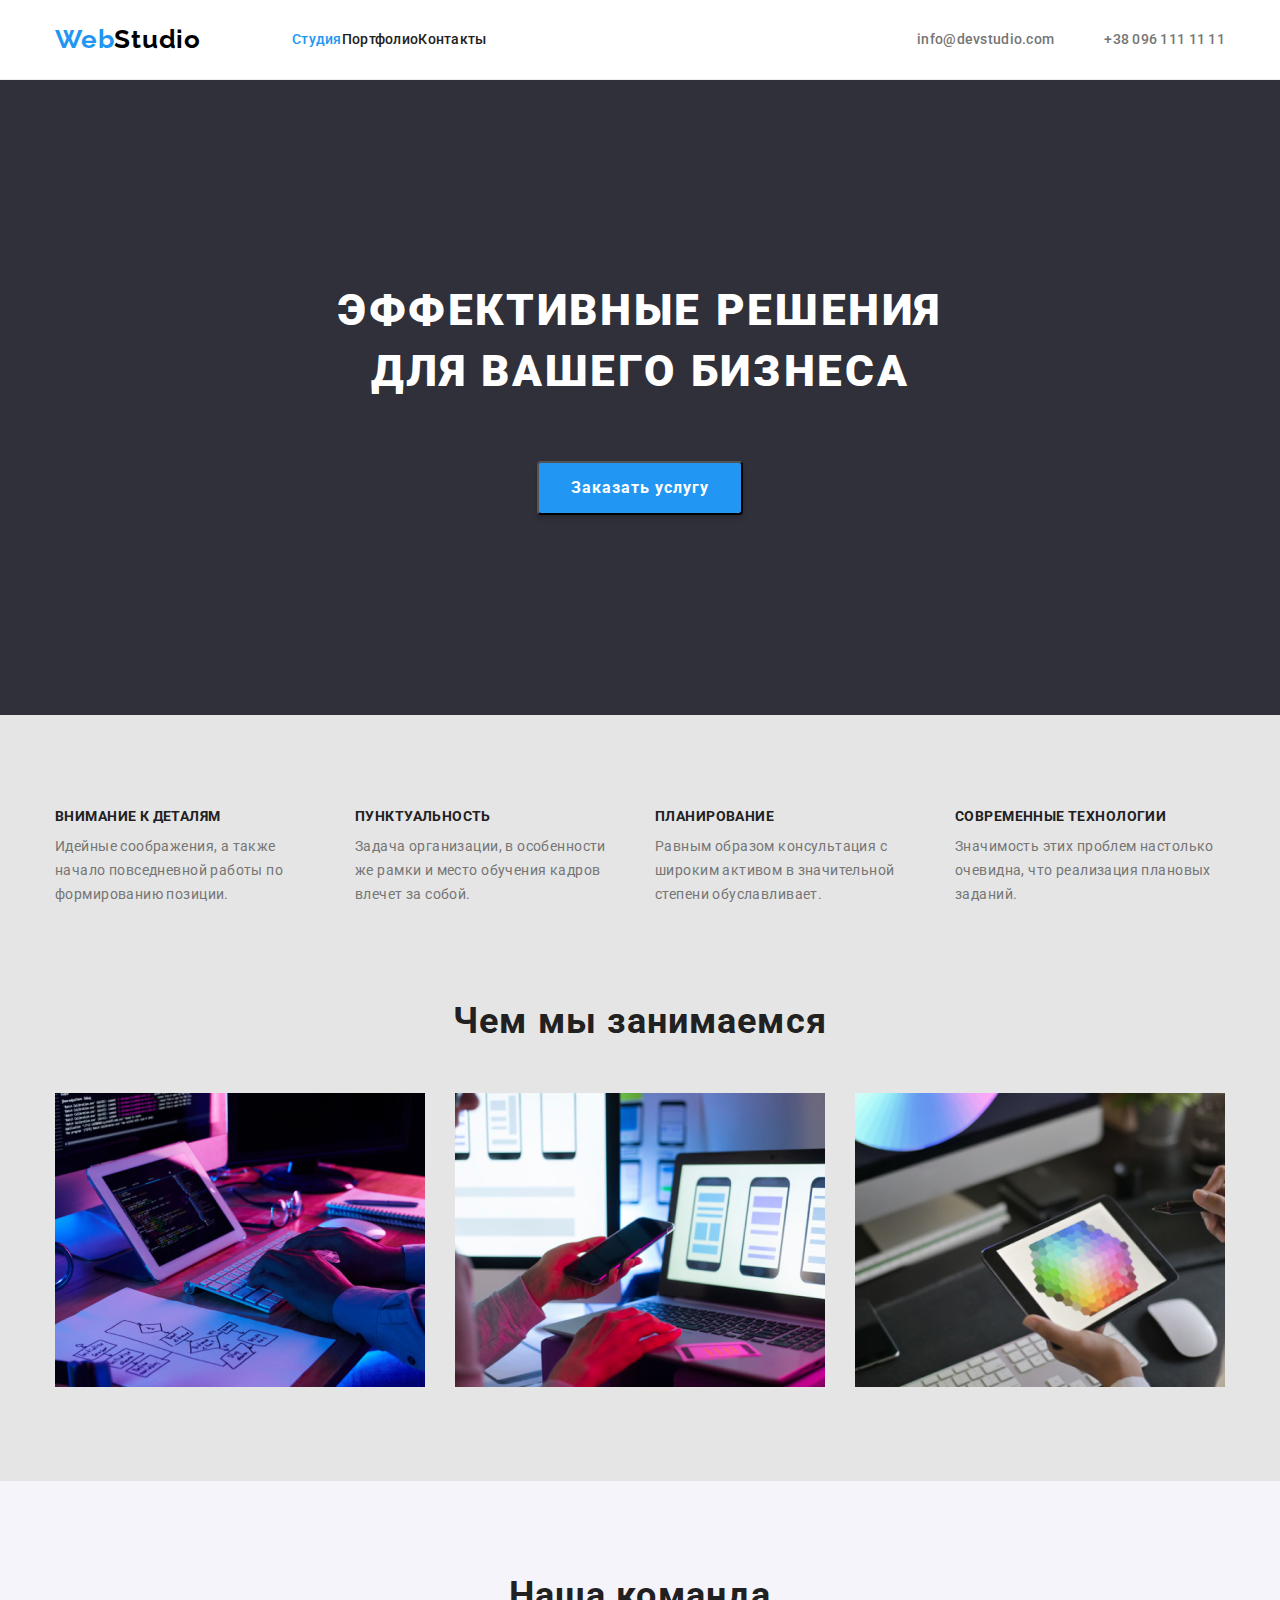
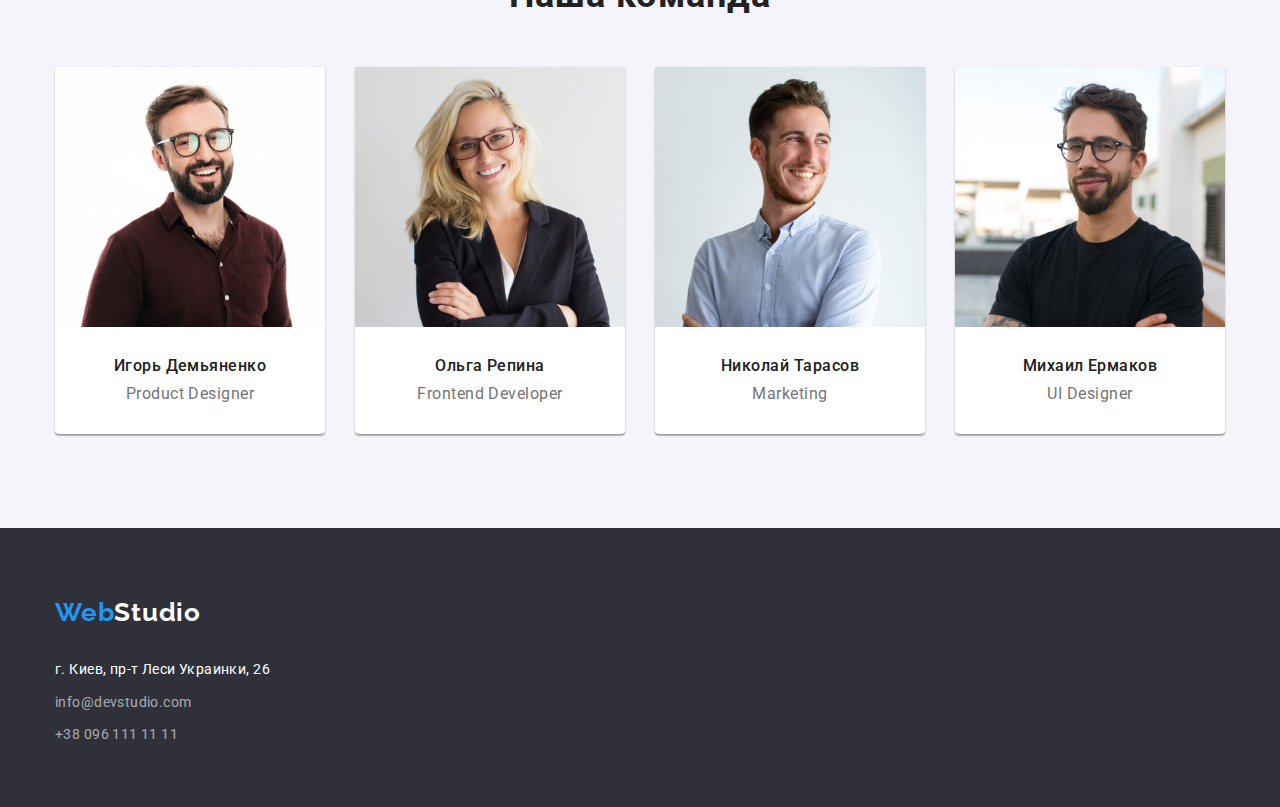
==== commit 034f8af3: "HW-3-v" ====
--- a/index.html
+++ b/index.html
@@ -15,16 +15,16 @@
 <body>
 	
 	<!--Шапка сайта-->
-	<div class="content">
-		<div class="content-header">
-				<header class="header main-naw">
+
+	
+	<header class="header main-naw">
 		<div class="container main-naw">
 		<nav class="nav">
 		<a class="logo" href="./index.html">Web<span class="logo-text">Studio</span></a>
 		<ul class="header-info margin-block main-naw">
-			<li class="nav-li"> <a class="header-list active" href="./index.html">Студия</a> </li>
-			<li class="nav-li"><a class="header-list" href="./portfolio.html">Портфолио</a></li>
-			<li class="nav-li"><a class="header-list" href="">Контакты</a></li>
+			<li class="nav-item"> <a class="header-list active" href="./index.html">Студия</a> </li>
+			<li class="nav-item"><a class="header-list" href="./portfolio.html">Портфолио</a></li>
+			<li class="nav-item"><a class="header-list" href="">Контакты</a></li>
 		</ul>
 	</nav>
 
@@ -33,22 +33,21 @@
 			<li class="contakt-li"> <a class="contakt-list" href="mailto:info@devstudio.com">info@devstudio.com</a> </li>
 			<li class="contakt-li"> <a class="contakt-list" href="tel:+380961111111">+38 096 111 11 11</a> </li>
 		</ul>
-	</div>
+</div>
 	</header>
-</div>
 	<!--Герой-->
-<main class="main">
+<main>
 		<section class="mine-title-content">
 			<h1 class="title">Эффективные решения <br> для вашего бизнеса</h1>
-			
+			<div class="container">
 			<button class="button" type="button">Заказать услугу</button> 
-			 
+			 </div>
 		</section>
 
 		<!--Переваги-->
-		<div class="container">
-		<section class="main-benefits margin-block section">
-			
+		
+		<section class="section">
+			<div class="container">
 			<h2 class="visually-hidden"> Переваги</h2>
 			<ul class="benefits-content margin-block" >	
 			<li class="benefits-list list"> <h3 class="benefits-title margin-block" >Внимание к деталям</h3> <p class="benefits-text margin-block">Идейные соображения, а также начало повседневной работы по формированию позиции.</p> </li>
@@ -59,27 +58,29 @@
 	</div>
 		</section>
 		<!--Чим ми заніиаємось-->
-		<div class="container">
+		
 		<section class="main-work section">
+			<div class="container">
 			<h2 class="main-title margin-block">Чем мы занимаемся</h2>
 			<ul class="work-item margin-block" >
-				<li class="work-list list"> <img class="content-img" src="./images/img.jpg" alt="Фото" width="370" height="294"> </li>
-				<li class="work-list list"><img class="content-img" src="./images/img(1).jpg" alt="Фото" width="370" height="294"></li>
-				<li class="work-list list"><img class="content-img" src="./images/img(2).jpg" alt="Фото" width="370" height="294"></li>
-			</ul>
+				<li class="work-list list"> <img src="./images/img.jpg" alt="Фото" width="370" height="294"> </li>
+				<li class="work-list list"><img src="./images/img(1).jpg" alt="Фото" width="370" height="294"></li>
+				<li class="work-list list"><img src="./images/img(2).jpg" alt="Фото" width="370" height="294"></li>
+			</u>
 		</div>
 		</section>
 
 		<!--Команда-->
 		
-		<section class="main-team-content section margin-block">
+		<section class="main-team-content section ">
+			<div class="container">
 			<h2 class="main-title margin-block">Наша команда</h2>
-			<div class="container">
+			
 				<ul class="team-item margin-block">
-				<li class="team-list list"><img class="content-img" src="./images/img(3).jpg" alt="Product Designer" width="270" height="260"><h3 class="team-title margin-block">Игорь Демьяненко</h3> <p class="team-text margin-block">Product Designer</p></li>
-				<li class="team-list list"><img class="content-img" src="./images/img(4).jpg" alt="Frontend Developer" width="270" height="260"><h3 class="team-title margin-block">Ольга Репина</h3> <p class="team-text margin-block">Frontend Developer</p></li>
-				<li class="team-list list"><img class="content-img" src="./images/img(5).jpg" alt="Marketing" width="270" height="260"><h3 class="team-title margin-block">Николай Тарасов</h3> <p class="team-text margin-block">Marketing</p></li>
-				<li class="team-list list"><img class="content-img" src="./images/img(6).jpg" alt="UI Designer" width="270" height="260"><h3 class="team-title margin-block">Михаил Ермаков</h3> <p class="team-text margin-block">UI Designer</p></li>
+				<li class="team-list list"><img src="./images/img(3).jpg" alt="Product Designer" width="270" height="260"><div class="team-info"><h3 class="team-title margin-block">Игорь Демьяненко</h3> <p class="team-text margin-block">Product Designer</p></div></li>
+				<li class="team-list list"><img src="./images/img(4).jpg" alt="Frontend Developer" width="270" height="260"><div class="team-info"><h3 class="team-title margin-block">Ольга Репина</h3> <p class="team-text margin-block">Frontend Developer</p></div></li>
+				<li class="team-list list"><img src="./images/img(5).jpg" alt="Marketing" width="270" height="260"><div class="team-info"><h3 class="team-title margin-block">Николай Тарасов</h3> <p class="team-text margin-block">Marketing</p></div></li>
+				<li class="team-list list"><img src="./images/img(6).jpg" alt="UI Designer" width="270" height="260"><div class="team-info"><h3 class="team-title margin-block">Михаил Ермаков</h3> <p class="team-text margin-block">UI Designer</p></div></li>
 			</ul>
 		</div>
 		</section>
@@ -92,15 +93,13 @@
 	
 			<address class="address-content">
 				<ul class="footer-list margin-block">
-			<li><a class="address" href="https://www.google.com.ua/maps/place/%D0%B1%D1%83%D0%BB%D1%8C%D0%B2%D0%B0%D1%80+%D0%9B%D0%B5%D1%81%D1%96+%D0%A3%D0%BA%D1%80%D0%B0%D1%97%D0%BD%D0%BA%D0%B8,+26,+%D0%9A%D0%B8%D1%97%D0%B2,+02000/@50.4265841,30.5361971,17z/data=!3m1!4b1!4m5!3m4!1s0x40d4cf0e033ecbe9:0x57a4dffefec77da0!8m2!3d50.4265807!4d30.5383858!5m1!1e1?hl=uk"> г. Киев, пр-т Леси Украинки, 26 </a></li> 
-			<li><a class="footer-contact" href="mailto:info@devstudio.com">info@devstudio.com</a> </li>	
-			<li><a class="footer-contact" href="tel:+380961111111">+38 096 111 11 11</a> </li>	
+			<li class="footer-item"><a class="address" href="https://www.google.com.ua/maps/place/%D0%B1%D1%83%D0%BB%D1%8C%D0%B2%D0%B0%D1%80+%D0%9B%D0%B5%D1%81%D1%96+%D0%A3%D0%BA%D1%80%D0%B0%D1%97%D0%BD%D0%BA%D0%B8,+26,+%D0%9A%D0%B8%D1%97%D0%B2,+02000/@50.4265841,30.5361971,17z/data=!3m1!4b1!4m5!3m4!1s0x40d4cf0e033ecbe9:0x57a4dffefec77da0!8m2!3d50.4265807!4d30.5383858!5m1!1e1?hl=uk"> г. Киев, пр-т Леси Украинки, 26 </a></li> 
+			<li class="footer-item"><a class="footer-contact" href="mailto:info@devstudio.com">info@devstudio.com</a> </li>	
+			<li class="footer-item"><a class="footer-contact" href="tel:+380961111111">+38 096 111 11 11</a> </li>	
 	</ul>
 			</address>
 	</div>
 		</footer>
 
-
-</div>
 </body>
 </html>--- a/css/styles.css
+++ b/css/styles.css
@@ -21,9 +21,25 @@
   background-color: var(--color-text);
 }
 
-.margin-block {
-  margin-top: 0;
-  margin-bottom: 0;
+h1,
+h2,
+h3,
+p {
+  margin: 0;
+}
+
+img {
+  display: block;
+  max-width: 100%;
+  height: auto;
+}
+
+a {
+  list-style: none;
+  text-decoration: none;
+}
+ul {
+  margin: 0;
   padding-left: 0;
 }
 
@@ -47,7 +63,7 @@
 /*Шапка сайта*/
 .header {
   border-bottom: 1px solid #ececec;
-  width: 1600px;
+
   height: 80px;
   background-color: var(--color-text);
 }
@@ -58,7 +74,6 @@
 .nav {
   align-items: center;
   display: flex;
-  margin-right: 333px;
 }
 
 .logo {
@@ -86,11 +101,11 @@
   letter-spacing: 0.02em;
   list-style: none;
 }
-.header-info .nav-li {
+.header-info .nav-item: {
   margin-right: 50px;
 }
 
-.header-info .nav-li:last-child {
+.header-info .nav-item:last-child {
   margin-right: 0;
 }
 .header-list {
@@ -119,6 +134,7 @@
   line-height: 1.14;
   letter-spacing: 0.02em;
   list-style: none;
+  margin-left: auto;
 }
 
 .contakt-li {
@@ -132,6 +148,8 @@
 .contakt-list {
   color: var(--color-fone);
   text-decoration: none;
+  padding-top: 20px;
+  padding-bottom: 20px;
 }
 
 .contakt-list:hover,
@@ -149,8 +167,10 @@
 }
 
 .mine-title-content {
+  padding-top: 200px;
+  padding-bottom: 200px;
   text-align: center;
-  width: 1600px;
+  max-width: 1600px;
   margin: 0 auto;
   background-color: #2f303a;
 }
@@ -158,8 +178,7 @@
 .title {
   margin-top: 0px;
   margin-bottom: 0px;
-  padding-top: 200px;
-  padding-bottom: 30px;
+  margin-bottom: 30px;
   font-weight: 900;
   font-size: 44px;
   line-height: 1.38;
@@ -169,7 +188,6 @@
 }
 
 .button {
-  margin-bottom: 200px;
   display: inline-block;
   padding: 10px 32px;
   min-width: 200px;
@@ -184,14 +202,12 @@
   background-color: var(--accent-color);
   box-shadow: 0px 4px 4px rgba(0, 0, 0, 0.15);
   border-radius: 4px;
+  margin-top: 30px;
 }
 
 /* Переваги */
 
-.main-benefits {
-}
-
-.main-benefits .benefits-list:last-child {
+.benefits-list:last-child {
   margin-right: 0px;
 }
 
@@ -292,7 +308,6 @@
 }
 
 .team-title {
-  margin-top: 30px;
   margin-bottom: 10px;
   text-align: center;
   font-weight: 500;
@@ -300,9 +315,12 @@
   line-height: 1.18;
   letter-spacing: 0.03em;
 }
+.team-info {
+  margin-top: 30px;
+  margin-bottom: 30px;
+}
 
 .team-text {
-  margin-bottom: 30px;
   text-align: center;
   font-size: 16px;
   line-height: 1.18;
@@ -315,7 +333,6 @@
 .footer {
   padding-top: 60px;
   padding-bottom: 60px;
-  width: 1600px;
   background-color: #2f303a;
 }
 
@@ -339,6 +356,10 @@
   margin-top: 20px;
 }
 
+.address-content {
+  font-style: normal;
+}
+
 .footer-list {
   list-style: none;
   font-size: 14px;
@@ -346,8 +367,12 @@
   letter-spacing: 0.03em;
 }
 
-.address-content {
-  font-style: normal;
+.footer-item {
+  margin-bottom: 9px;
+}
+
+.footer-item:last-child {
+  margin-bottom: 0;
 }
 
 .address {
@@ -378,17 +403,19 @@
 .portfolio {
 }
 
-.portfolio-content {
-  padding-top: 94px;
-}
 /*Button*/
 
 .menu {
-  text-align: center;
+  margin-bottom: 50px;
+  display: flex;
+  justify-content: center;
 }
 .portfolio-menu {
   display: inline-block;
   margin-right: 8px;
+}
+.portfolio-menu:last-child {
+  margin-right: 0;
 }
 
 .portfolio-list-button {
@@ -426,31 +453,33 @@
 }
 
 .portfolio-list {
-  display: inline-block;
-  margin-top: 30px;
+  margin-bottom: 30px;
   background: #ffffff;
+  list-style: none;
+  text-decoration: none;
+}
+
+.portfolio-content-menu {
+  padding: 20px 24px 20px 24px;
   border: 1px solid #eeeeee;
   box-sizing: border-box;
-}
-
-.content-img {
-  display: block;
-}
-
-.portfolio-content-title {
+  border-top: none;
+}
+
+.portfolio-list::not(:last-child) .portfolio-content-title {
+  font-style: normal;
   font-weight: 700;
   font-size: 18px;
   line-height: 2;
   letter-spacing: 0.06em;
-  margin-top: 20px;
-  margin-left: 24px;
+  color: var(--accent-color-text);
 }
 
 .portfolio-content-list {
+  font-style: normal;
+  font-weight: 400;
   font-size: 16px;
   line-height: 1.87;
   letter-spacing: 0.03em;
   color: var(--color-fone);
-  margin-bottom: 20px;
-  margin-left: 24px;
-}
+}
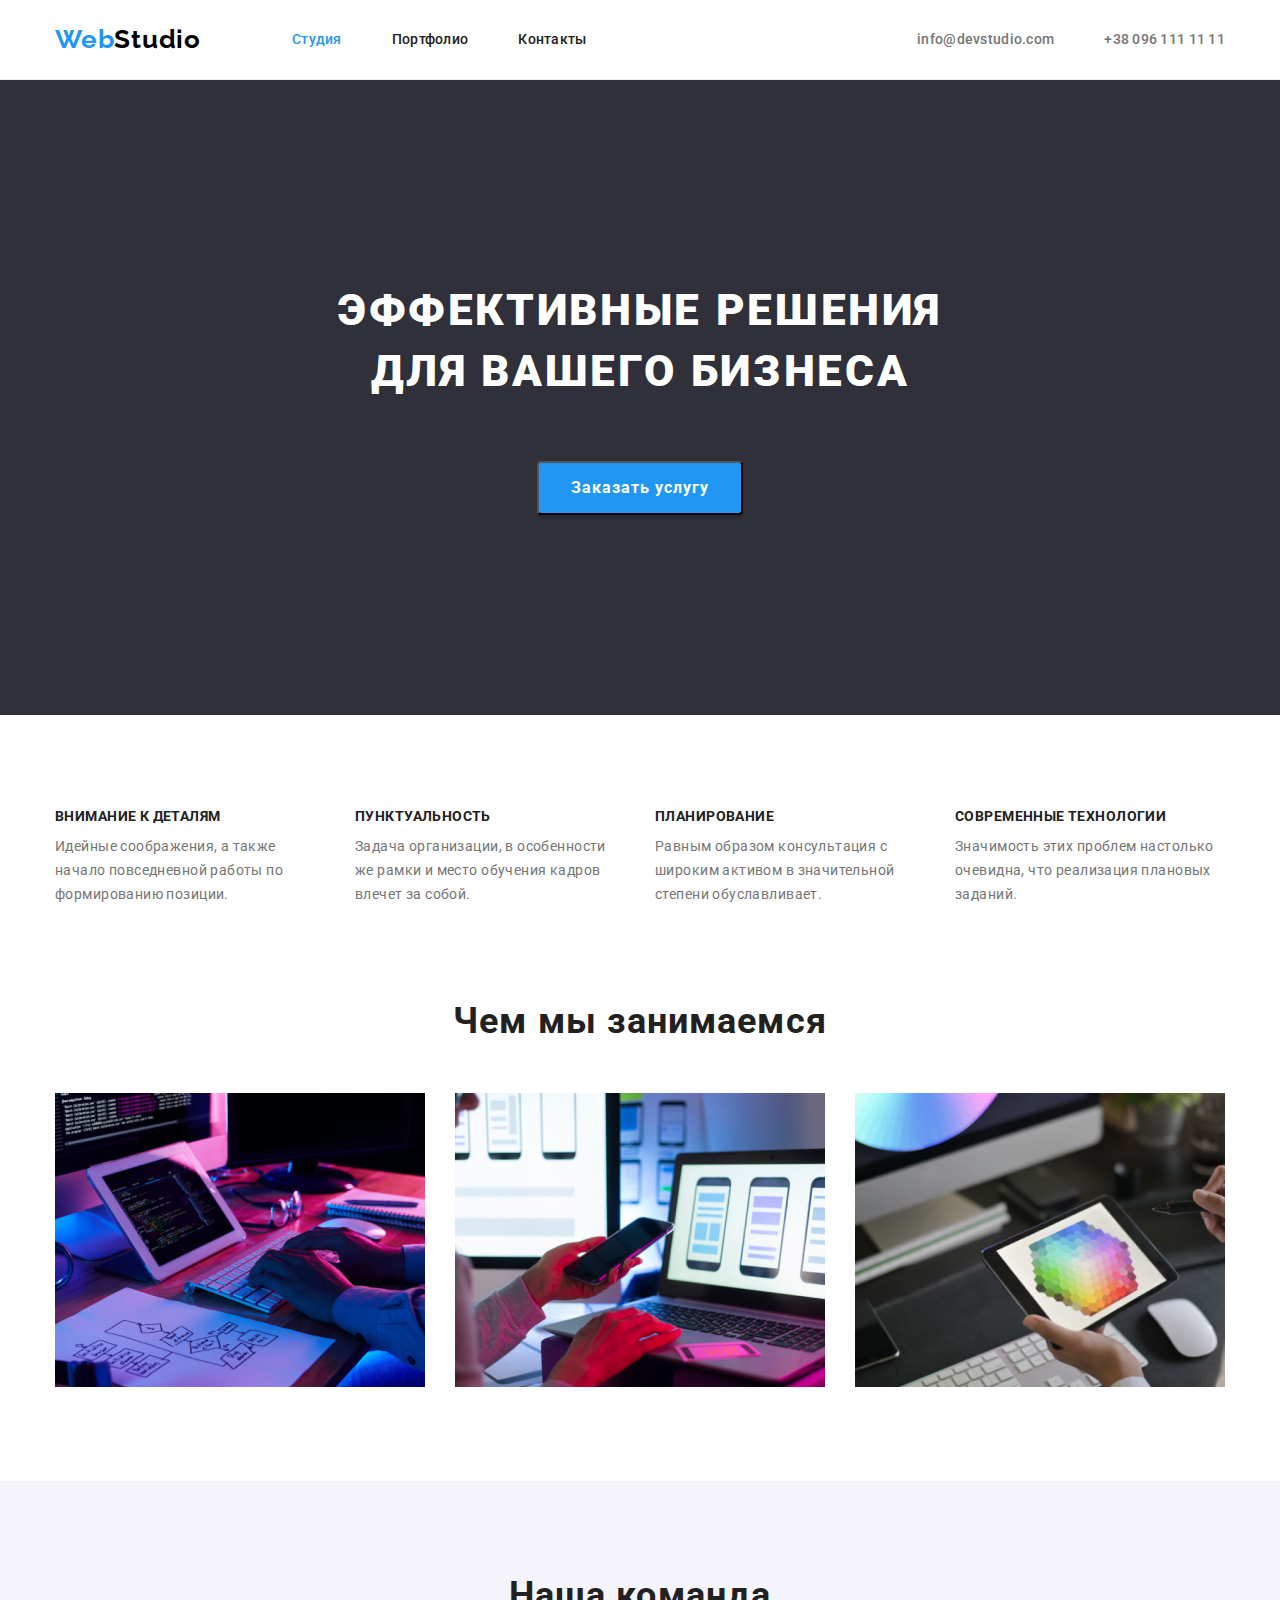
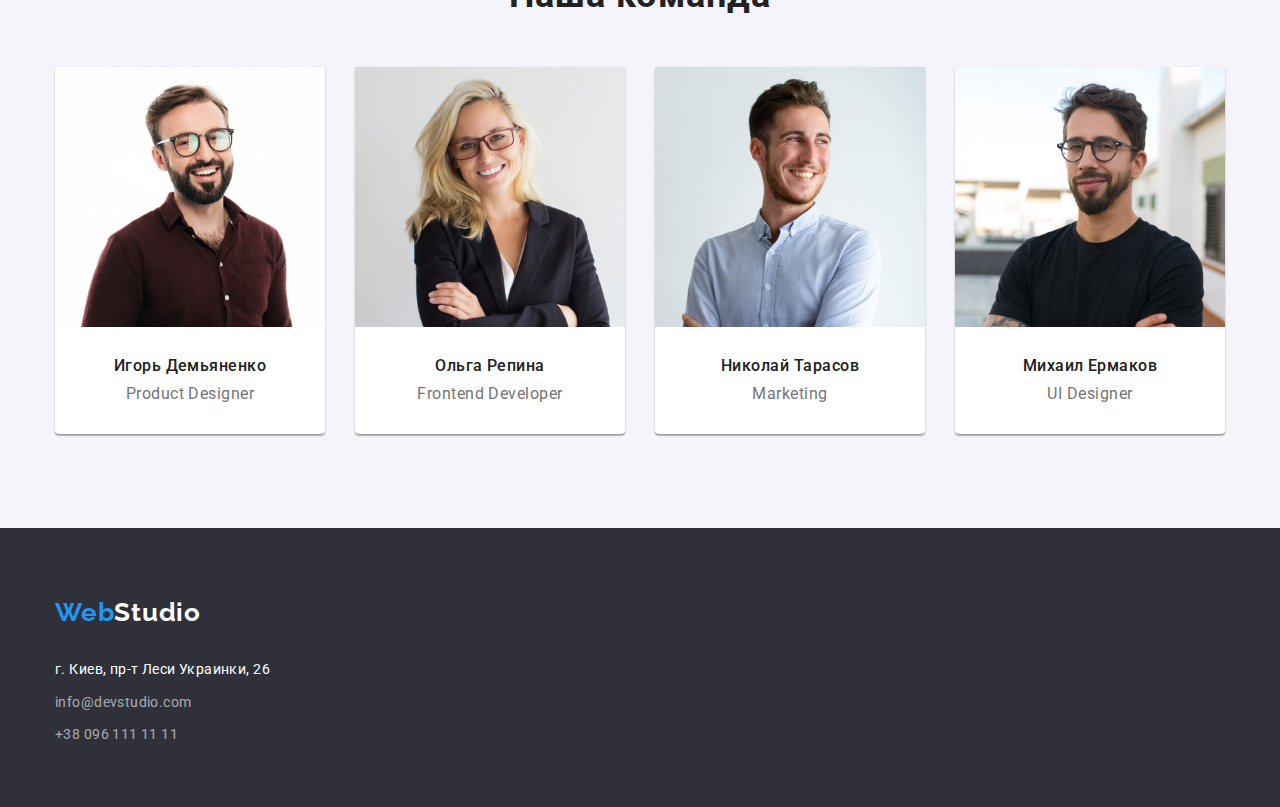
==== commit 47648769: "дз3" ====
--- a/index.html
+++ b/index.html
@@ -38,8 +38,9 @@
 	<!--Герой-->
 <main>
 		<section class="mine-title-content">
+			<div class="container">
 			<h1 class="title">Эффективные решения <br> для вашего бизнеса</h1>
-			<div class="container">
+			
 			<button class="button" type="button">Заказать услугу</button> 
 			 </div>
 		</section>
--- a/css/styles.css
+++ b/css/styles.css
@@ -9,7 +9,6 @@
 body {
   font-family: Roboto, sans-serif;
   color: var(--accent-color-text);
-  background-color: #e5e5e5;
 }
 
 .content-header {
@@ -101,10 +100,9 @@
   letter-spacing: 0.02em;
   list-style: none;
 }
-.header-info .nav-item: {
+.header-info .nav-item {
   margin-right: 50px;
 }
-
 .header-info .nav-item:last-child {
   margin-right: 0;
 }
@@ -451,7 +449,15 @@
   flex-wrap: wrap;
   justify-content: space-between;
 }
-
+.portfolio-list:nth-child(7) {
+  margin-bottom: 0;
+}
+.portfolio-list:nth-child(8) {
+  margin-bottom: 0;
+}
+.portfolio-list:nth-child(9) {
+  margin-bottom: 0;
+}
 .portfolio-list {
   margin-bottom: 30px;
   background: #ffffff;
@@ -466,7 +472,7 @@
   border-top: none;
 }
 
-.portfolio-list::not(:last-child) .portfolio-content-title {
+.portfolio-content-title {
   font-style: normal;
   font-weight: 700;
   font-size: 18px;
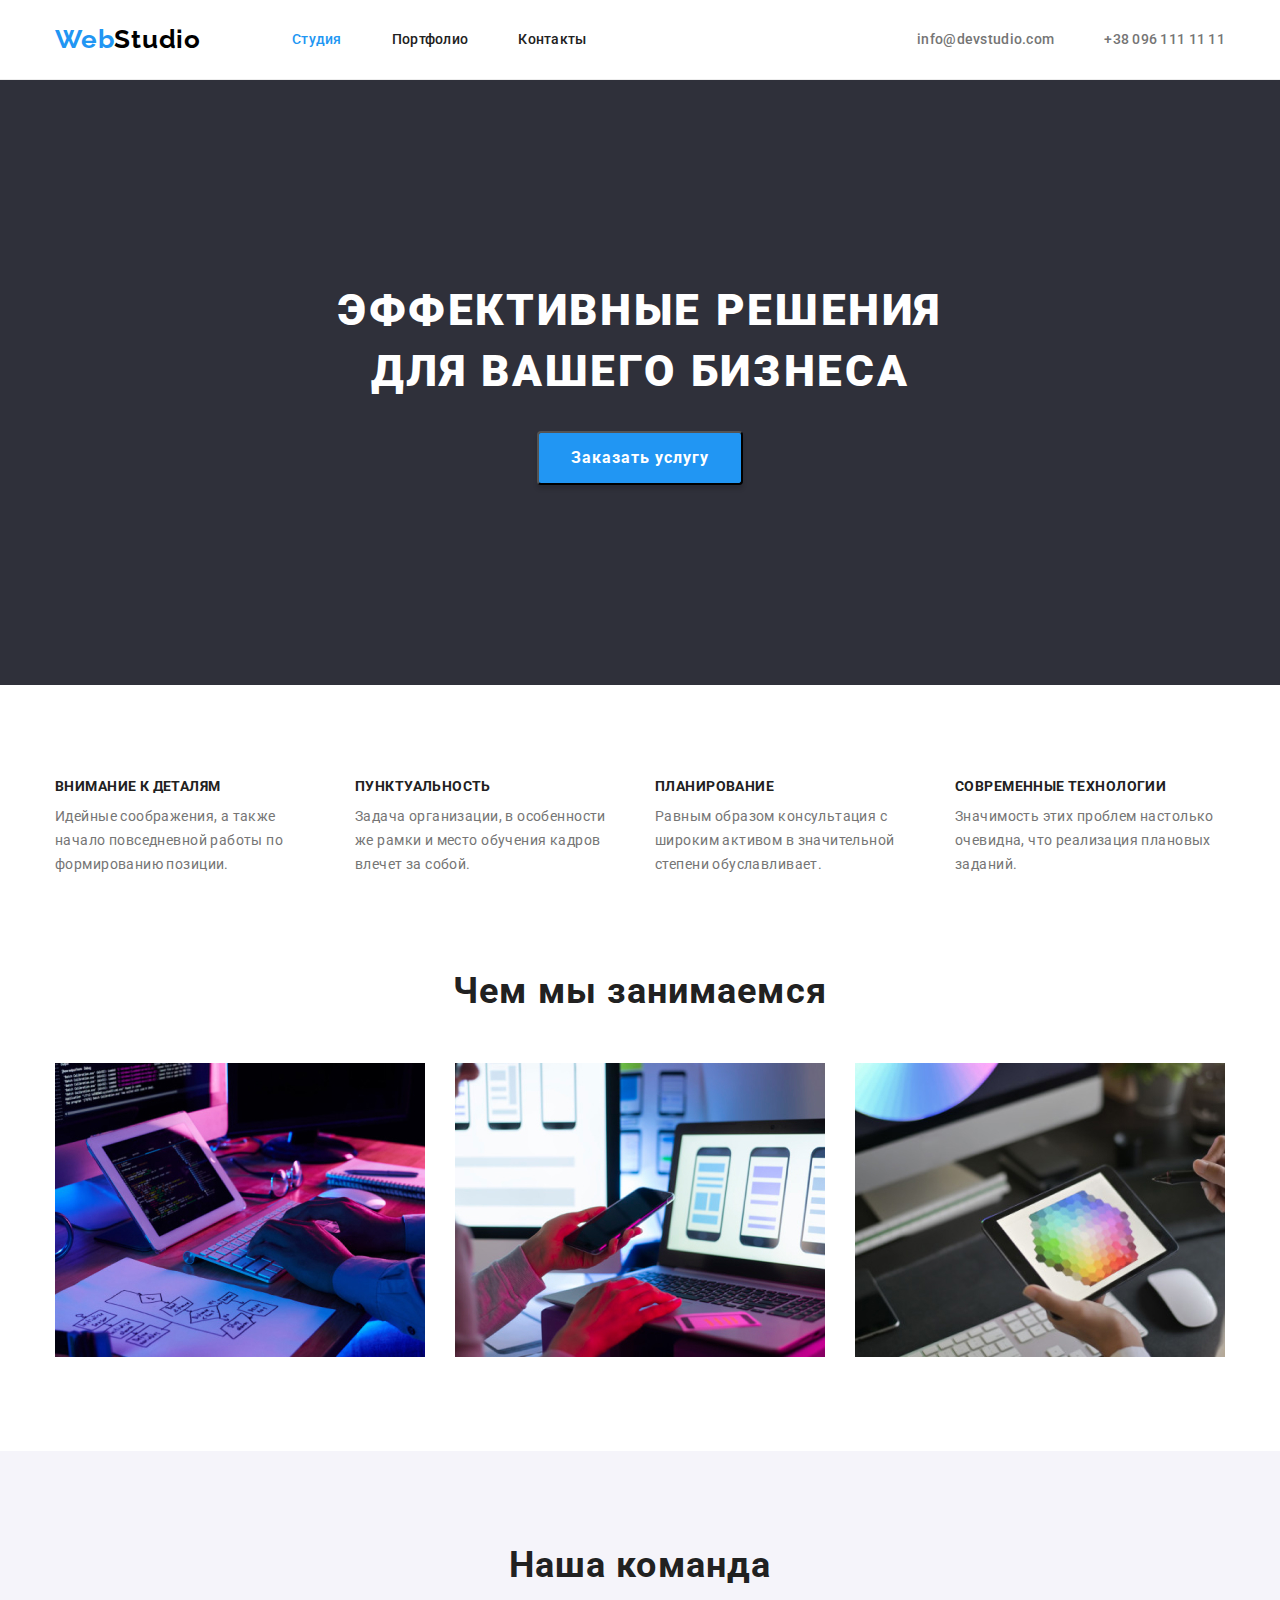
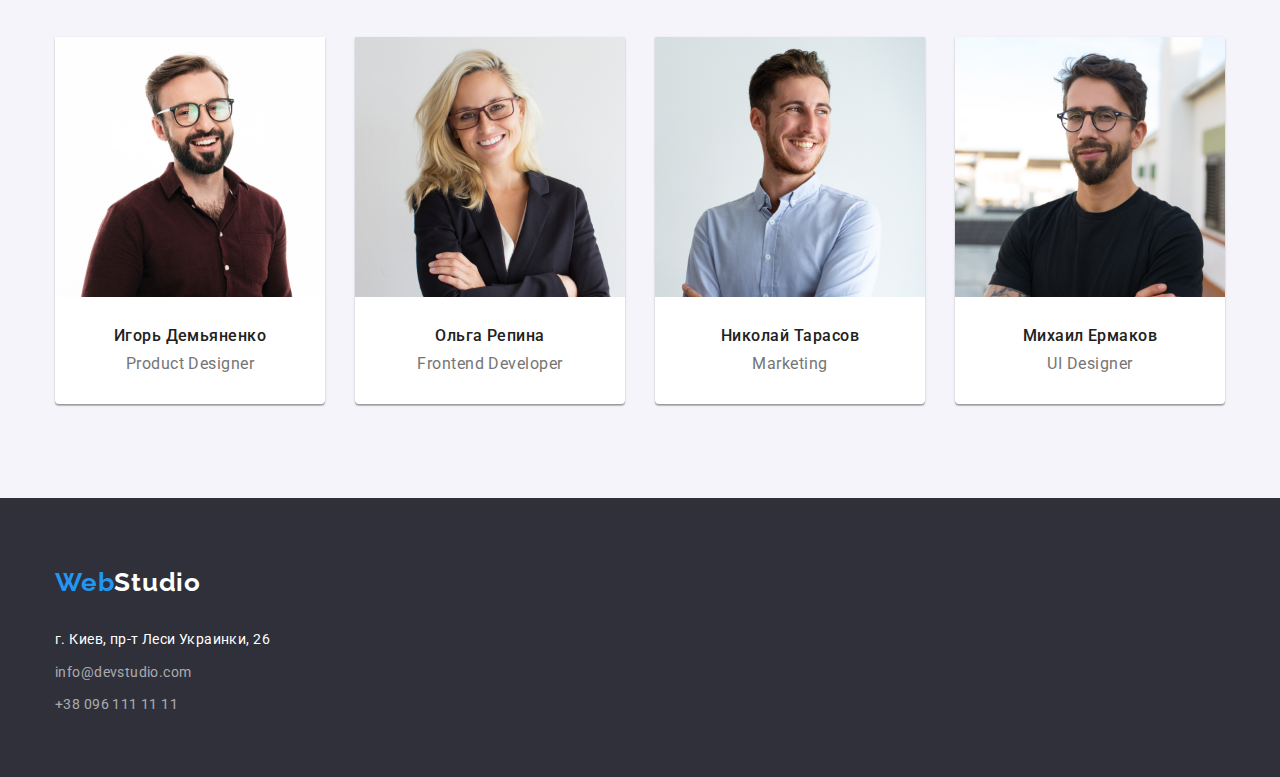
==== commit eb3a35ed: "дз-3-2.1" ====
--- a/index.html
+++ b/index.html
@@ -50,11 +50,11 @@
 		<section class="section">
 			<div class="container">
 			<h2 class="visually-hidden"> Переваги</h2>
-			<ul class="benefits-content margin-block" >	
-			<li class="benefits-list list"> <h3 class="benefits-title margin-block" >Внимание к деталям</h3> <p class="benefits-text margin-block">Идейные соображения, а также начало повседневной работы по формированию позиции.</p> </li>
-			<li class="benefits-list list"><h3 class="benefits-title margin-block">Пунктуальность</h3> <p class="benefits-text margin-block">Задача организации, в особенности же рамки и место обучения кадров влечет за собой.</p> </li>
-			<li class="benefits-list list"><h3 class="benefits-title margin-block">Планирование</h3> <p class="benefits-text margin-block">Равным образом консультация с широким активом в значительной степени обуславливает.</p> </li>
-			<li class="benefits-list list"><h3 class="benefits-title margin-block">Современные технологии</h3> <p class="benefits-text margin-block">Значимость этих проблем настолько очевидна, что реализация плановых заданий.</p> </li>
+			<ul class="benefits-content" >	
+			<li class="benefits-list list"> <h3 class="benefits-title" >Внимание к деталям</h3> <p class="benefits-text">Идейные соображения, а также начало повседневной работы по формированию позиции.</p> </li>
+			<li class="benefits-list list"><h3 class="benefits-title">Пунктуальность</h3> <p class="benefits-text">Задача организации, в особенности же рамки и место обучения кадров влечет за собой.</p> </li>
+			<li class="benefits-list list"><h3 class="benefits-title">Планирование</h3> <p class="benefits-text">Равным образом консультация с широким активом в значительной степени обуславливает.</p> </li>
+			<li class="benefits-list list"><h3 class="benefits-title">Современные технологии</h3> <p class="benefits-text">Значимость этих проблем настолько очевидна, что реализация плановых заданий.</p> </li>
 		</ul>
 	</div>
 		</section>
@@ -62,8 +62,8 @@
 		
 		<section class="main-work section">
 			<div class="container">
-			<h2 class="main-title margin-block">Чем мы занимаемся</h2>
-			<ul class="work-item margin-block" >
+			<h2 class="main-title">Чем мы занимаемся</h2>
+			<ul class="work-item" >
 				<li class="work-list list"> <img src="./images/img.jpg" alt="Фото" width="370" height="294"> </li>
 				<li class="work-list list"><img src="./images/img(1).jpg" alt="Фото" width="370" height="294"></li>
 				<li class="work-list list"><img src="./images/img(2).jpg" alt="Фото" width="370" height="294"></li>
@@ -75,13 +75,13 @@
 		
 		<section class="main-team-content section ">
 			<div class="container">
-			<h2 class="main-title margin-block">Наша команда</h2>
+			<h2 class="main-title">Наша команда</h2>
 			
-				<ul class="team-item margin-block">
-				<li class="team-list list"><img src="./images/img(3).jpg" alt="Product Designer" width="270" height="260"><div class="team-info"><h3 class="team-title margin-block">Игорь Демьяненко</h3> <p class="team-text margin-block">Product Designer</p></div></li>
-				<li class="team-list list"><img src="./images/img(4).jpg" alt="Frontend Developer" width="270" height="260"><div class="team-info"><h3 class="team-title margin-block">Ольга Репина</h3> <p class="team-text margin-block">Frontend Developer</p></div></li>
-				<li class="team-list list"><img src="./images/img(5).jpg" alt="Marketing" width="270" height="260"><div class="team-info"><h3 class="team-title margin-block">Николай Тарасов</h3> <p class="team-text margin-block">Marketing</p></div></li>
-				<li class="team-list list"><img src="./images/img(6).jpg" alt="UI Designer" width="270" height="260"><div class="team-info"><h3 class="team-title margin-block">Михаил Ермаков</h3> <p class="team-text margin-block">UI Designer</p></div></li>
+				<ul class="team-item">
+				<li class="team-list list"><img src="./images/img(3).jpg" alt="Product Designer" width="270" height="260"><div class="team-info"><h3 class="team-title">Игорь Демьяненко</h3> <p class="team-text">Product Designer</p></div></li>
+				<li class="team-list list"><img src="./images/img(4).jpg" alt="Frontend Developer" width="270" height="260"><div class="team-info"><h3 class="team-title">Ольга Репина</h3> <p class="team-text">Frontend Developer</p></div></li>
+				<li class="team-list list"><img src="./images/img(5).jpg" alt="Marketing" width="270" height="260"><div class="team-info"><h3 class="team-title">Николай Тарасов</h3> <p class="team-text">Marketing</p></div></li>
+				<li class="team-list list"><img src="./images/img(6).jpg" alt="UI Designer" width="270" height="260"><div class="team-info"><h3 class="team-title">Михаил Ермаков</h3> <p class="team-text">UI Designer</p></div></li>
 			</ul>
 		</div>
 		</section>
@@ -93,7 +93,7 @@
 			<a class="logo-footer" href="logo-bottom">Web<span class="footer-span">Studio</span></a>
 	
 			<address class="address-content">
-				<ul class="footer-list margin-block">
+				<ul class="footer-list">
 			<li class="footer-item"><a class="address" href="https://www.google.com.ua/maps/place/%D0%B1%D1%83%D0%BB%D1%8C%D0%B2%D0%B0%D1%80+%D0%9B%D0%B5%D1%81%D1%96+%D0%A3%D0%BA%D1%80%D0%B0%D1%97%D0%BD%D0%BA%D0%B8,+26,+%D0%9A%D0%B8%D1%97%D0%B2,+02000/@50.4265841,30.5361971,17z/data=!3m1!4b1!4m5!3m4!1s0x40d4cf0e033ecbe9:0x57a4dffefec77da0!8m2!3d50.4265807!4d30.5383858!5m1!1e1?hl=uk"> г. Киев, пр-т Леси Украинки, 26 </a></li> 
 			<li class="footer-item"><a class="footer-contact" href="mailto:info@devstudio.com">info@devstudio.com</a> </li>	
 			<li class="footer-item"><a class="footer-contact" href="tel:+380961111111">+38 096 111 11 11</a> </li>	
--- a/css/styles.css
+++ b/css/styles.css
@@ -14,6 +14,7 @@
 .content-header {
   border-bottom: 1px solid #ececec;
 }
+
 .content {
   width: 1600px;
   margin: 0 auto;
@@ -156,9 +157,6 @@
 }
 
 /* Герой */
-
-.main {
-}
 
 .list {
   list-style: none;
@@ -200,7 +198,6 @@
   background-color: var(--accent-color);
   box-shadow: 0px 4px 4px rgba(0, 0, 0, 0.15);
   border-radius: 4px;
-  margin-top: 30px;
 }
 
 /* Переваги */
